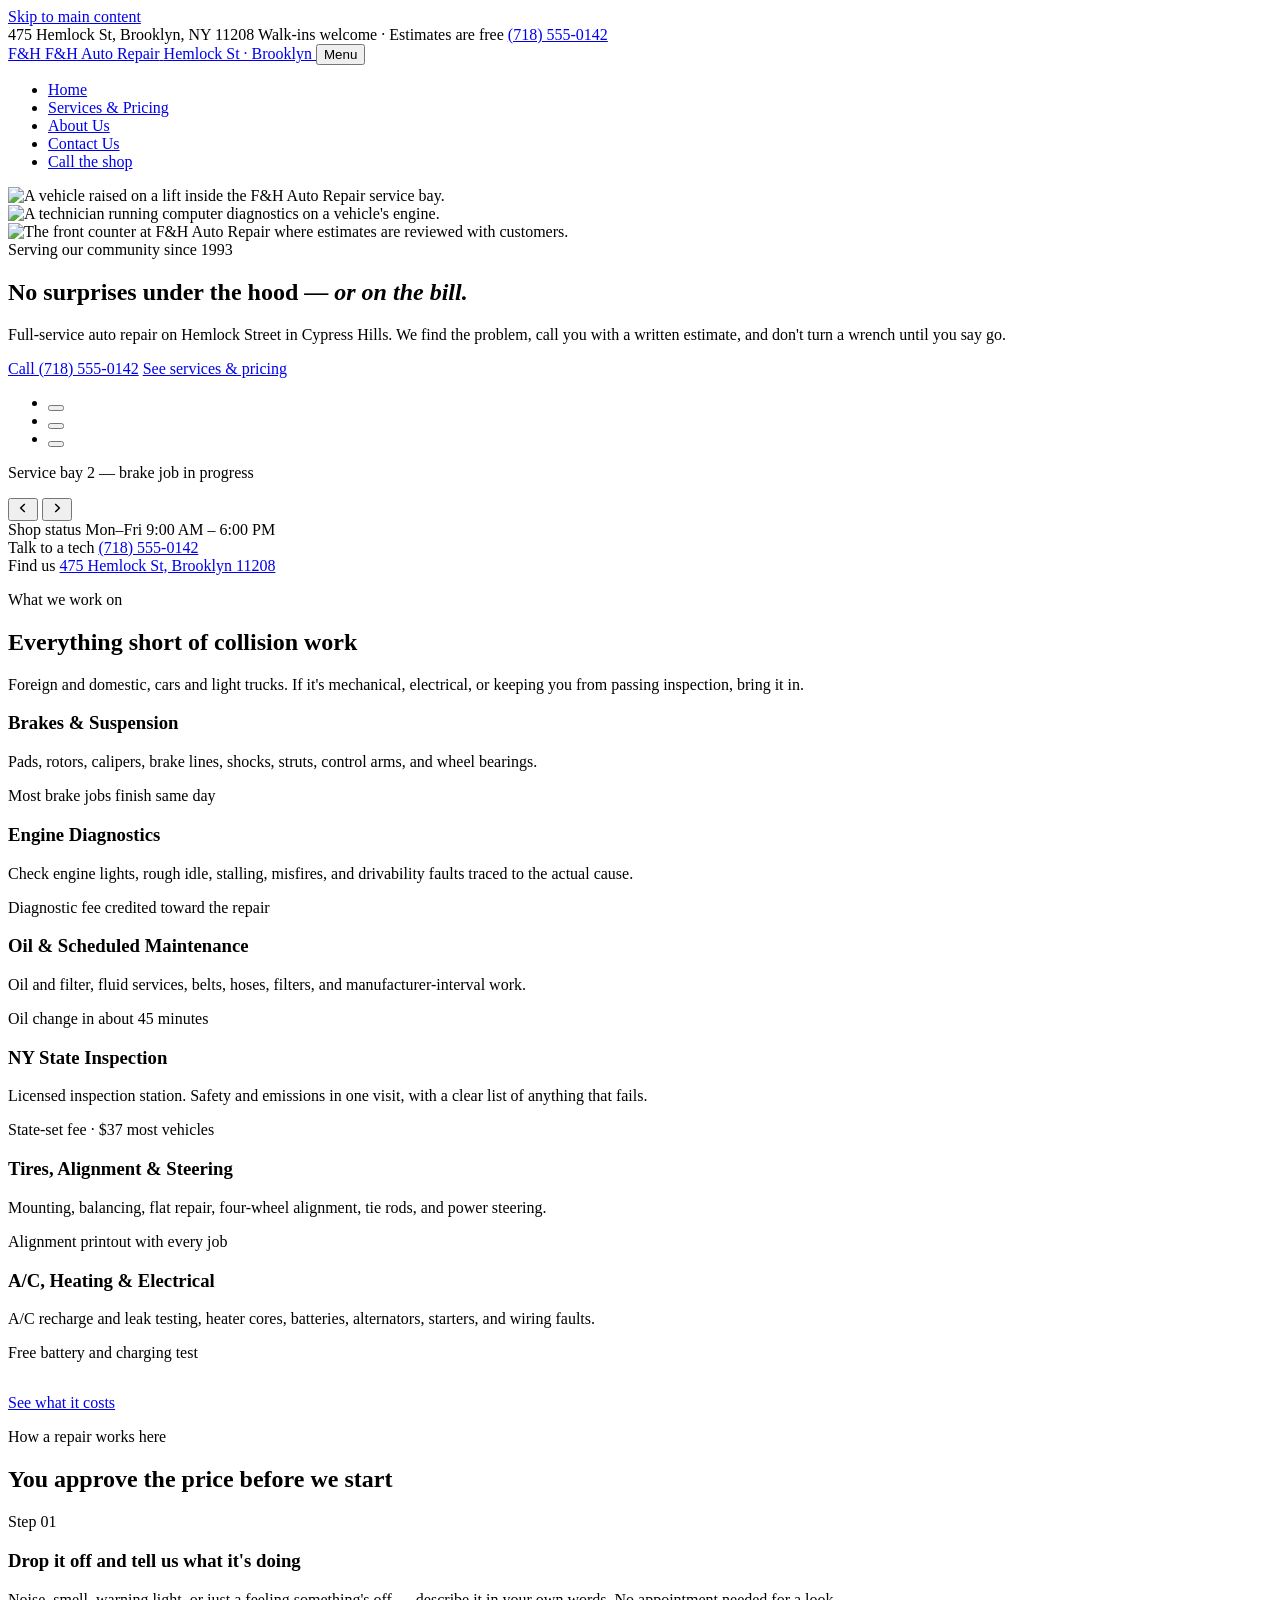
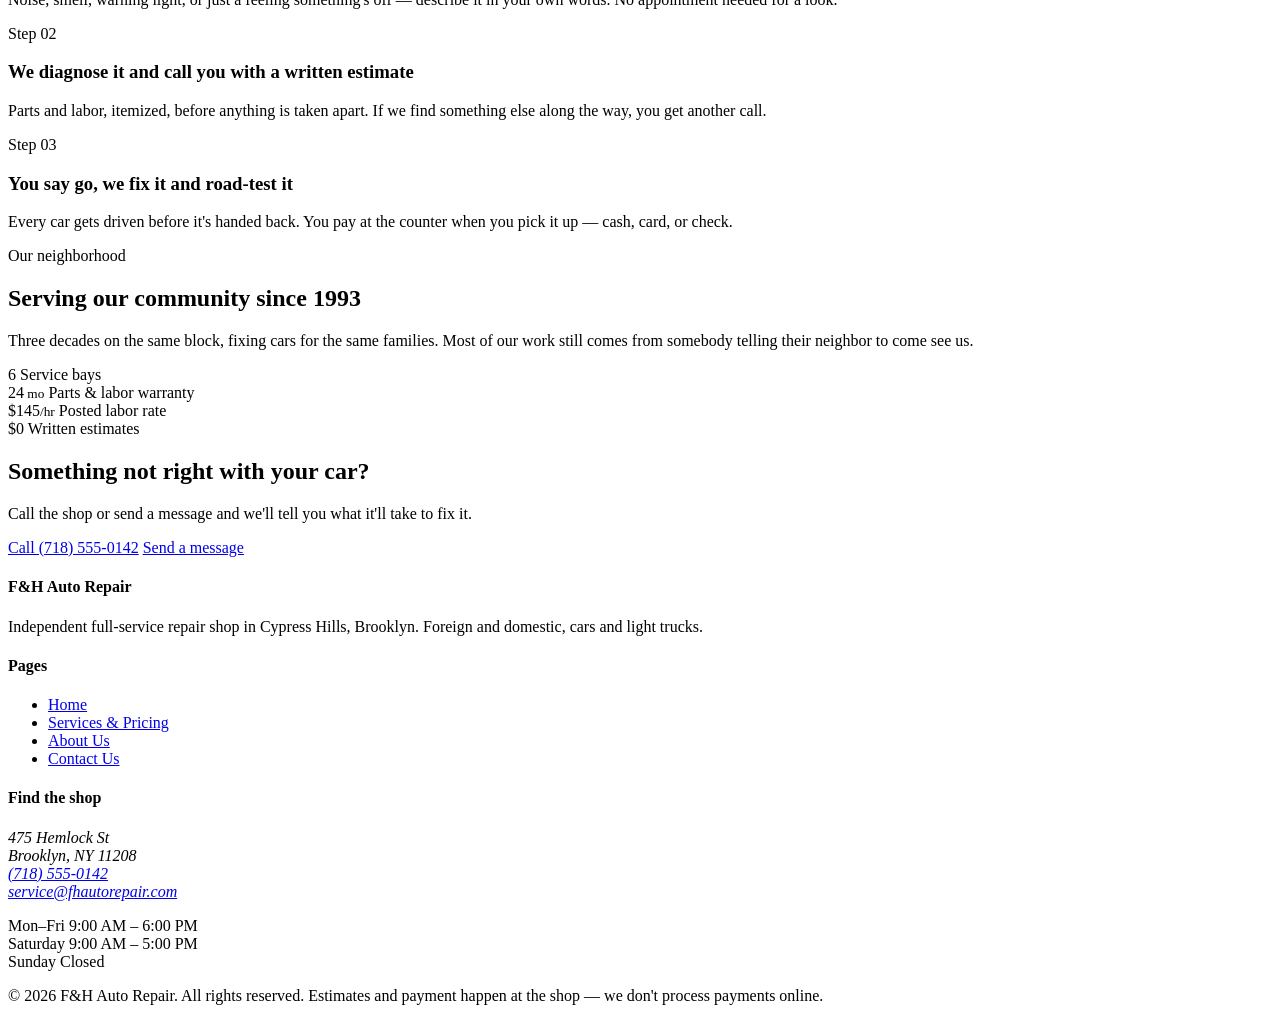
==== index.html @ d2dd19a6 "adding files" ====
<!DOCTYPE html>
<!--
  F&H Auto Repair — Home
  PLACEHOLDERS TO REPLACE BEFORE LAUNCH:
    · Phone number (718) 555-0142 — appears in the utility bar, readout, nav, and footer
    · images/slide-1..3.jpg — swap in real shop photography (2400×1350 or larger)
    · Year established, bay count, and warranty terms in the "Shop facts" band
-->
<html lang="en">
<head>
<meta charset="utf-8">
<meta name="viewport" content="width=device-width, initial-scale=1">
<title>F&amp;H Auto Repair — Serving Cypress Hills, Brooklyn Since 1993</title>
<meta name="description" content="Serving our community since 1993. Full-service auto repair on Hemlock Street in Brooklyn. Brakes, engine diagnostics, NY State Inspection, tires and alignment. Written estimates before any work starts.">
<meta name="theme-color" content="#171717">

<link rel="preconnect" href="https://fonts.googleapis.com">
<link rel="preconnect" href="https://fonts.gstatic.com" crossorigin>
<link href="https://fonts.googleapis.com/css2?family=Archivo:wdth,wght@62..125,400..900&family=IBM+Plex+Mono:wght@400;500;600&family=IBM+Plex+Sans:wght@400;500;600&display=swap" rel="stylesheet">
<link rel="stylesheet" href="css/styles.css">
</head>

<body>
<a class="skip" href="#main">Skip to main content</a>

<!-- Utility bar -->
<div class="utility">
  <div class="wrap">
    <span>475 Hemlock St, Brooklyn, NY 11208</span>
    <span class="utility__note">Walk-ins welcome · Estimates are free</span>
    <a href="tel:+17185550142">(718) 555-0142</a>
  </div>
</div>

<!-- Masthead -->
<header class="masthead">
  <div class="wrap">
    <a class="logo" href="index.html">
      <span class="logo__mark" aria-hidden="true">F&amp;H</span>
      <span>
        <span class="logo__name">F&amp;H Auto Repair</span>
        <span class="logo__sub">Hemlock St · Brooklyn</span>
      </span>
    </a>

    <button class="nav-toggle" type="button" aria-expanded="false" aria-controls="site-nav">
      <span class="nav-toggle__bars" aria-hidden="true"><i></i><i></i><i></i></span>
      Menu
    </button>

    <nav class="nav" id="site-nav" aria-label="Main">
      <ul class="nav__list">
        <li><a href="index.html" aria-current="page">Home</a></li>
        <li><a href="services.html">Services &amp; Pricing</a></li>
        <li><a href="about.html">About Us</a></li>
        <li><a href="contact.html">Contact Us</a></li>
        <li class="nav__cta"><a class="btn btn--primary" href="tel:+17185550142">Call the shop</a></li>
      </ul>
    </nav>
  </div>
</header>

<main id="main">

  <!-- ============================ HERO ============================ -->
  <section class="hero">
    <div class="slideshow" data-slideshow aria-live="off">
      <div class="slide is-active" data-label="Service bay 2 — brake job in progress">
        <img src="images/slide-1.jpg" alt="A vehicle raised on a lift inside the F&amp;H Auto Repair service bay." width="2400" height="1350" fetchpriority="high">
      </div>
      <div class="slide" data-label="Diagnostics — reading live engine data">
        <img src="images/slide-2.jpg" alt="A technician running computer diagnostics on a vehicle's engine." width="2400" height="1350" loading="lazy">
      </div>
      <div class="slide" data-label="Front counter — written estimates, every job">
        <img src="images/slide-3.jpg" alt="The front counter at F&amp;H Auto Repair where estimates are reviewed with customers." width="2400" height="1350" loading="lazy">
      </div>
    </div>

    <div class="wrap hero__inner">
      <span class="hero__tag">Serving our community since 1993</span>
      <h1>No surprises under the hood — <em>or on the bill.</em></h1>
      <p class="hero__lede">
        Full-service auto repair on Hemlock Street in Cypress Hills. We find the problem, call you with a
        written estimate, and don't turn a wrench until you say go.
      </p>

      <div class="btn-row">
        <a class="btn btn--primary" href="tel:+17185550142">Call (718) 555-0142</a>
        <a class="btn btn--ghost" href="services.html">See services &amp; pricing</a>
      </div>

      <div class="hero__controls">
        <ul class="dots" aria-label="Choose a photo">
          <li><button type="button" data-dot aria-current="true" aria-label="Photo 1: service bay"></button></li>
          <li><button type="button" data-dot aria-current="false" aria-label="Photo 2: diagnostics"></button></li>
          <li><button type="button" data-dot aria-current="false" aria-label="Photo 3: front counter"></button></li>
        </ul>
        <p class="slide-caption" data-caption>Service bay 2 — brake job in progress</p>
        <div class="arrows">
          <button type="button" data-prev aria-label="Previous photo">
            <svg width="14" height="14" viewBox="0 0 24 24" fill="none" stroke="currentColor" stroke-width="2.5" aria-hidden="true"><path d="M15 5 8 12l7 7"/></svg>
          </button>
          <button type="button" data-next aria-label="Next photo">
            <svg width="14" height="14" viewBox="0 0 24 24" fill="none" stroke="currentColor" stroke-width="2.5" aria-hidden="true"><path d="m9 5 7 7-7 7"/></svg>
          </button>
        </div>
      </div>
    </div>

    <!-- Signature element: live shop readout -->
    <div class="readout">
      <div class="wrap">
        <div class="readout__cell">
          <span class="readout__label">Shop status</span>
          <span class="readout__value status status--closed" data-status>
            <span class="status__dot" aria-hidden="true"></span>
            <span>Mon–Fri 9:00 AM – 6:00 PM</span>
          </span>
        </div>
        <div class="readout__cell">
          <span class="readout__label">Talk to a tech</span>
          <a class="readout__value" href="tel:+17185550142">(718) 555-0142</a>
        </div>
        <div class="readout__cell">
          <span class="readout__label">Find us</span>
          <a class="readout__value" href="contact.html">475 Hemlock St, Brooklyn 11208</a>
        </div>
      </div>
    </div>
  </section>

  <!-- ============================ SERVICES ============================ -->
  <section class="band">
    <div class="wrap">
      <div class="section-head">
        <p class="eyebrow">What we work on</p>
        <h2>Everything short of collision work</h2>
        <p class="lede">
          Foreign and domestic, cars and light trucks. If it's mechanical, electrical, or
          keeping you from passing inspection, bring it in.
        </p>
      </div>

      <div class="grid">
        <article class="card">
          <h3>Brakes &amp; Suspension</h3>
          <p>Pads, rotors, calipers, brake lines, shocks, struts, control arms, and wheel bearings.</p>
          <p class="card__meta">Most brake jobs finish same day</p>
        </article>

        <article class="card">
          <h3>Engine Diagnostics</h3>
          <p>Check engine lights, rough idle, stalling, misfires, and drivability faults traced to the actual cause.</p>
          <p class="card__meta">Diagnostic fee credited toward the repair</p>
        </article>

        <article class="card">
          <h3>Oil &amp; Scheduled Maintenance</h3>
          <p>Oil and filter, fluid services, belts, hoses, filters, and manufacturer-interval work.</p>
          <p class="card__meta">Oil change in about 45 minutes</p>
        </article>

        <article class="card">
          <h3>NY State Inspection</h3>
          <p>Licensed inspection station. Safety and emissions in one visit, with a clear list of anything that fails.</p>
          <p class="card__meta">State-set fee · $37 most vehicles</p>
        </article>

        <article class="card">
          <h3>Tires, Alignment &amp; Steering</h3>
          <p>Mounting, balancing, flat repair, four-wheel alignment, tie rods, and power steering.</p>
          <p class="card__meta">Alignment printout with every job</p>
        </article>

        <article class="card">
          <h3>A/C, Heating &amp; Electrical</h3>
          <p>A/C recharge and leak testing, heater cores, batteries, alternators, starters, and wiring faults.</p>
          <p class="card__meta">Free battery and charging test</p>
        </article>
      </div>

      <div class="btn-row" style="margin-top: 2rem;">
        <a class="btn btn--outline" href="services.html">See what it costs</a>
      </div>
    </div>
  </section>

  <!-- ============================ PROCESS ============================ -->
  <section class="band band--dark">
    <div class="wrap">
      <div class="section-head">
        <p class="eyebrow">How a repair works here</p>
        <h2>You approve the price before we start</h2>
      </div>

      <ol class="grid" style="list-style: none; margin: 0; padding: 0;">
        <li class="card">
          <p class="card__meta" style="margin: 0 0 .4rem; padding: 0; border: 0;">Step 01</p>
          <h3>Drop it off and tell us what it's doing</h3>
          <p>Noise, smell, warning light, or just a feeling something's off — describe it in your own words. No appointment needed for a look.</p>
        </li>
        <li class="card">
          <p class="card__meta" style="margin: 0 0 .4rem; padding: 0; border: 0;">Step 02</p>
          <h3>We diagnose it and call you with a written estimate</h3>
          <p>Parts and labor, itemized, before anything is taken apart. If we find something else along the way, you get another call.</p>
        </li>
        <li class="card">
          <p class="card__meta" style="margin: 0 0 .4rem; padding: 0; border: 0;">Step 03</p>
          <h3>You say go, we fix it and road-test it</h3>
          <p>Every car gets driven before it's handed back. You pay at the counter when you pick it up — cash, card, or check.</p>
        </li>
      </ol>
    </div>
  </section>

  <!-- ============================ SHOP FACTS ============================ -->
  <section class="band">
    <div class="wrap">
      <div class="section-head">
        <p class="eyebrow">Our neighborhood</p>
        <h2>Serving our community since 1993</h2>
        <p class="lede">
          Three decades on the same block, fixing cars for the same families. Most of our
          work still comes from somebody telling their neighbor to come see us.
        </p>
      </div>

      <div class="rate-strip">
        <div class="rate-strip__cell">
          <span class="rate-strip__figure">6</span>
          <span class="rate-strip__label">Service bays</span>
        </div>
        <div class="rate-strip__cell">
          <span class="rate-strip__figure">24<small> mo</small></span>
          <span class="rate-strip__label">Parts &amp; labor warranty</span>
        </div>
        <div class="rate-strip__cell">
          <span class="rate-strip__figure">$145<small>/hr</small></span>
          <span class="rate-strip__label">Posted labor rate</span>
        </div>
        <div class="rate-strip__cell">
          <span class="rate-strip__figure">$0</span>
          <span class="rate-strip__label">Written estimates</span>
        </div>
      </div>
    </div>
  </section>

  <!-- ============================ CTA ============================ -->
  <section class="cta-strip">
    <div class="wrap">
      <div>
        <h2>Something not right with your car?</h2>
        <p>Call the shop or send a message and we'll tell you what it'll take to fix it.</p>
      </div>
      <div class="btn-row">
        <a class="btn btn--solid-dark" href="tel:+17185550142">Call (718) 555-0142</a>
        <a class="btn btn--outline" href="contact.html">Send a message</a>
      </div>
    </div>
  </section>

</main>

<!-- ============================ FOOTER ============================ -->
<footer class="footer">
  <div class="wrap">
    <div class="footer__grid">
      <div>
        <h4>F&amp;H Auto Repair</h4>
        <p>Independent full-service repair shop in Cypress Hills, Brooklyn. Foreign and domestic, cars and light trucks.</p>
      </div>

      <div>
        <h4>Pages</h4>
        <ul>
          <li><a href="index.html">Home</a></li>
          <li><a href="services.html">Services &amp; Pricing</a></li>
          <li><a href="about.html">About Us</a></li>
          <li><a href="contact.html">Contact Us</a></li>
        </ul>
      </div>

      <div>
        <h4>Find the shop</h4>
        <address>
          475 Hemlock St<br>
          Brooklyn, NY 11208<br>
          <a href="tel:+17185550142">(718) 555-0142</a><br>
          <a href="mailto:service@fhautorepair.com">service@fhautorepair.com</a>
        </address>
        <p class="footer__hours">
          <span>Mon&ndash;Fri</span> 9:00 AM &ndash; 6:00 PM<br>
          <span>Saturday</span> 9:00 AM &ndash; 5:00 PM<br>
          <span>Sunday</span> Closed
        </p>
      </div>
    </div>

    <div class="footer__base">
      <span>&copy; <span data-year>2026</span> F&amp;H Auto Repair. All rights reserved.</span>
      <span>Estimates and payment happen at the shop — we don't process payments online.</span>
    </div>
  </div>
</footer>

<script src="js/main.js"></script>
</body>
</html>
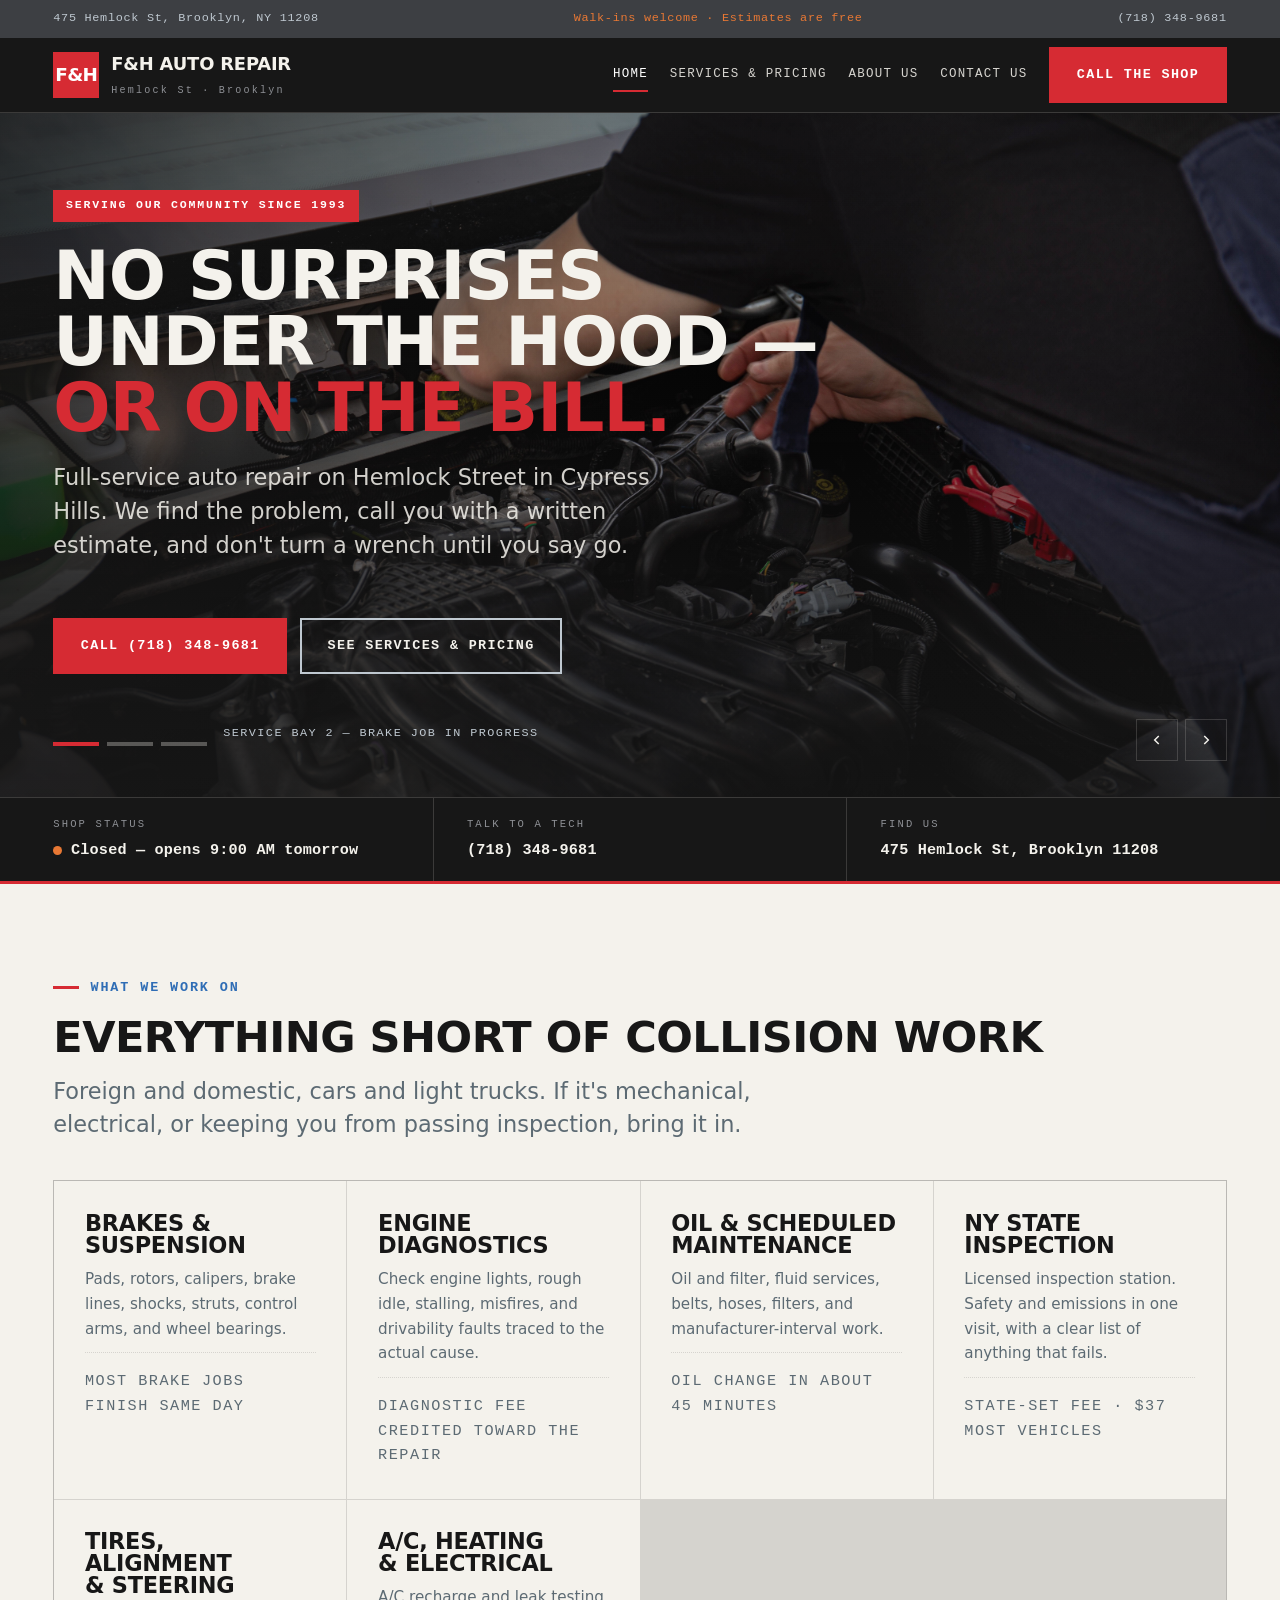
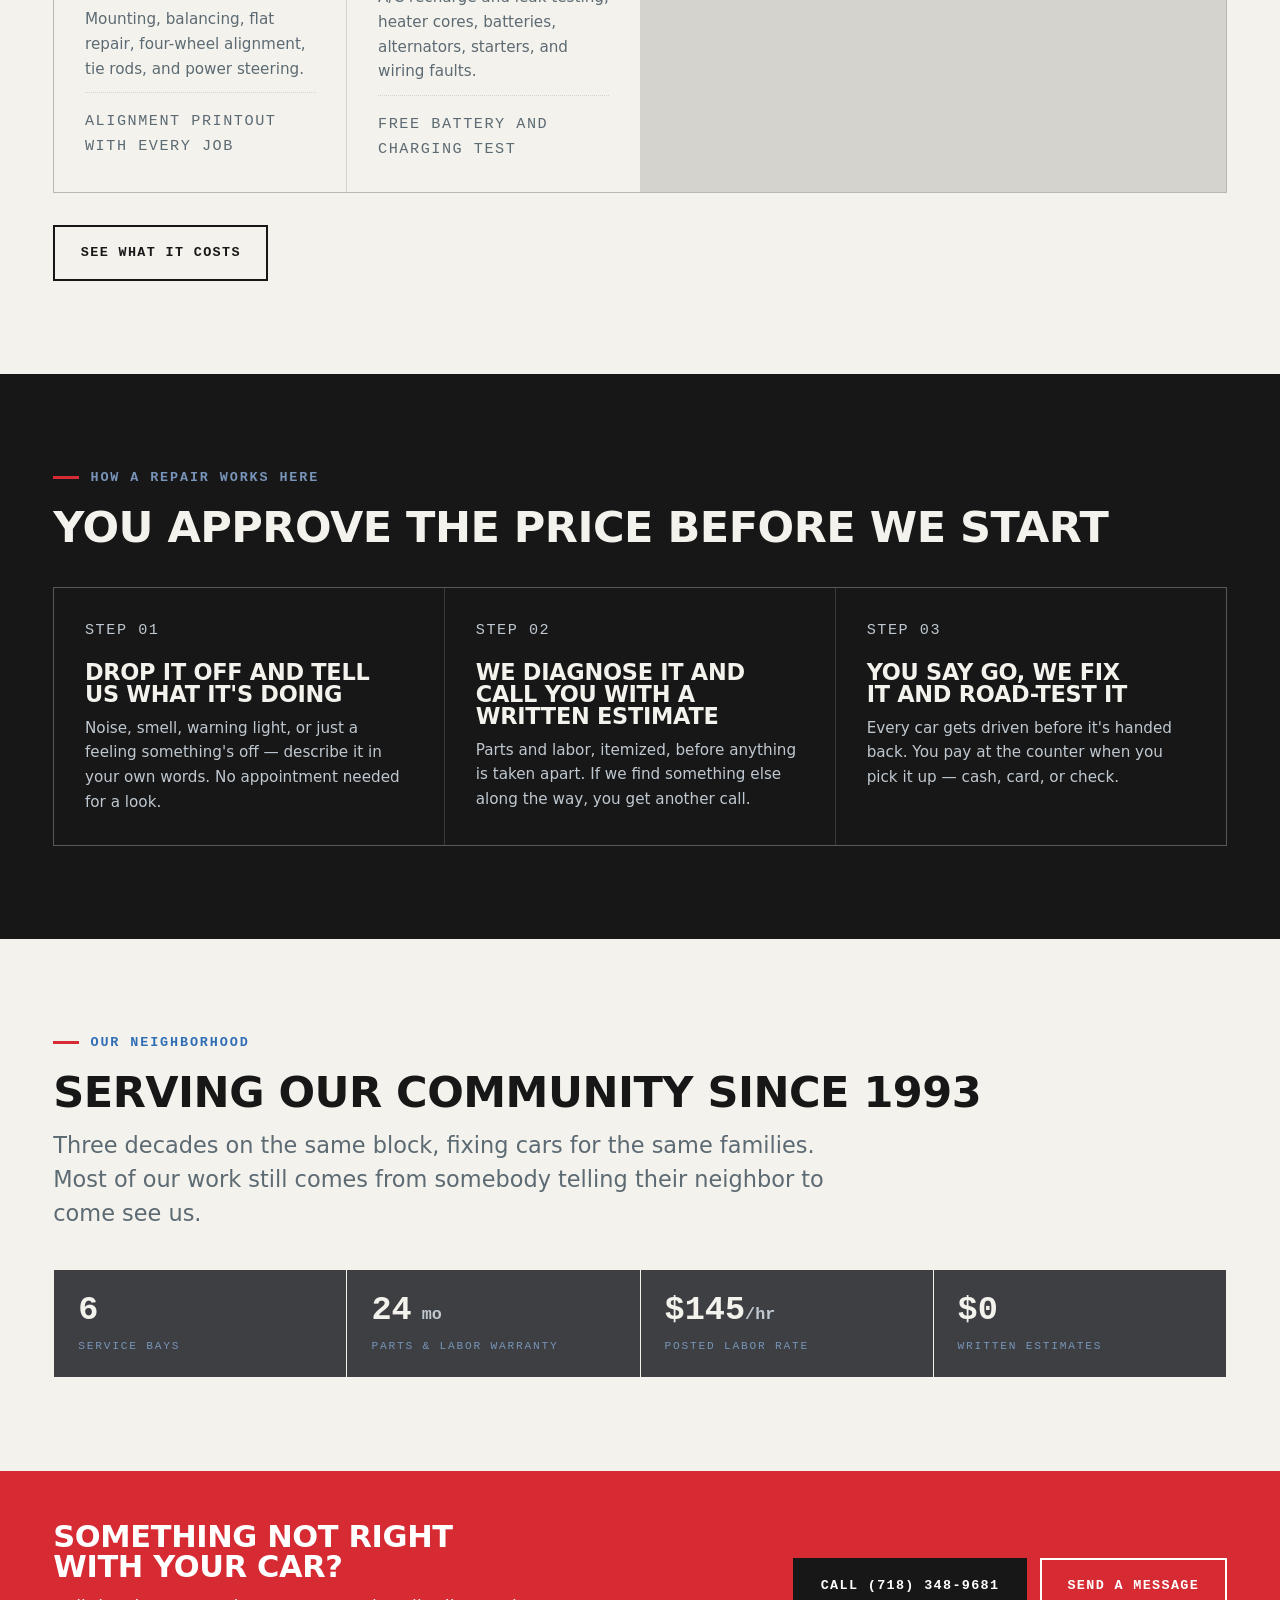
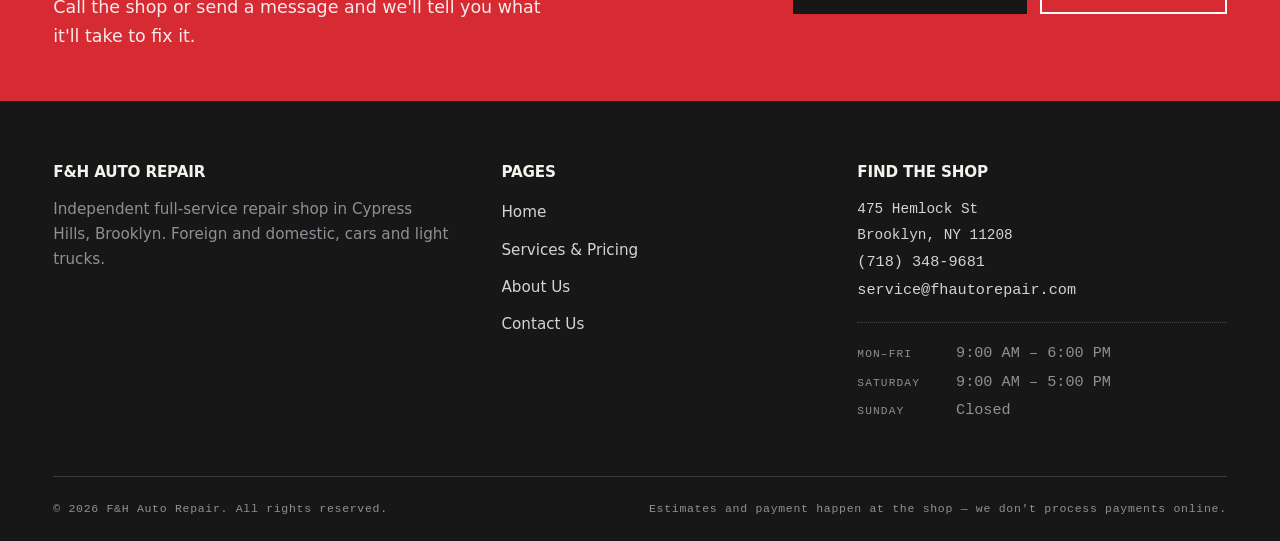
==== commit e34cce78: "edits to pages and js file" ====
--- a/index.html
+++ b/index.html
@@ -28,7 +28,7 @@
   <div class="wrap">
     <span>475 Hemlock St, Brooklyn, NY 11208</span>
     <span class="utility__note">Walk-ins welcome · Estimates are free</span>
-    <a href="tel:+17185550142">(718) 555-0142</a>
+    <a href="tel:+17183489681">(718) 348-9681</a>
   </div>
 </div>
 
@@ -54,7 +54,7 @@
         <li><a href="services.html">Services &amp; Pricing</a></li>
         <li><a href="about.html">About Us</a></li>
         <li><a href="contact.html">Contact Us</a></li>
-        <li class="nav__cta"><a class="btn btn--primary" href="tel:+17185550142">Call the shop</a></li>
+        <li class="nav__cta"><a class="btn btn--primary" href="tel:+17183489681">Call the shop</a></li>
       </ul>
     </nav>
   </div>
@@ -85,7 +85,7 @@
       </p>
 
       <div class="btn-row">
-        <a class="btn btn--primary" href="tel:+17185550142">Call (718) 555-0142</a>
+        <a class="btn btn--primary" href="tel:+17183489681">Call (718) 348-9681</a>
         <a class="btn btn--ghost" href="services.html">See services &amp; pricing</a>
       </div>
 
@@ -119,7 +119,7 @@
         </div>
         <div class="readout__cell">
           <span class="readout__label">Talk to a tech</span>
-          <a class="readout__value" href="tel:+17185550142">(718) 555-0142</a>
+          <a class="readout__value" href="tel:+17183489681">(718) 348-9681</a>
         </div>
         <div class="readout__cell">
           <span class="readout__label">Find us</span>
@@ -254,7 +254,7 @@
         <p>Call the shop or send a message and we'll tell you what it'll take to fix it.</p>
       </div>
       <div class="btn-row">
-        <a class="btn btn--solid-dark" href="tel:+17185550142">Call (718) 555-0142</a>
+        <a class="btn btn--solid-dark" href="tel:+17183489681">Call (718) 348-9681</a>
         <a class="btn btn--outline" href="contact.html">Send a message</a>
       </div>
     </div>
@@ -286,7 +286,7 @@
         <address>
           475 Hemlock St<br>
           Brooklyn, NY 11208<br>
-          <a href="tel:+17185550142">(718) 555-0142</a><br>
+          <a href="tel:+17183489681">(718) 348-9681</a><br>
           <a href="mailto:service@fhautorepair.com">service@fhautorepair.com</a>
         </address>
         <p class="footer__hours">
--- a/css/styles.css
+++ b/css/styles.css
@@ -0,0 +1,1056 @@
+/* ==========================================================================
+   F&H Auto Repair — styles.css
+   Design system: "service ticket". Dark shop-floor structure, paper-white
+   reading surfaces, mono numerals for every figure on the site.
+   ========================================================================== */
+
+/* --------------------------------------------------------------------------
+   1. TOKENS
+   -------------------------------------------------------------------------- */
+:root {
+  /* Brand — primary */
+  --primary-red: #D62B33;
+  --primary-blue: #2F6DB5;
+  --charcoal: #3D3F43;
+  --black: #171717;
+  --off-white: #F4F2EC;
+  --light-gray: #D6D4CF;
+
+  /* Brand — secondary */
+  --steel-blue: #7894B8;
+  --industrial-gray: #8E9095;
+  --slate: #5C6A73;
+  --brick-brown: #A66E59;
+  --safety-orange: #E87834;
+  --metal-silver: #BFC8D0;
+
+  /* Derived */
+  --red-dark: #B01F27;
+  --ink-soft: rgba(23, 23, 23, .68);
+  --rule: rgba(23, 23, 23, .14);
+  --rule-dark: rgba(244, 242, 236, .16);
+
+  /* Type */
+  --display: 'Archivo', 'Arial Narrow', system-ui, sans-serif;
+  --body: 'IBM Plex Sans', system-ui, -apple-system, sans-serif;
+  --mono: 'IBM Plex Mono', ui-monospace, 'SFMono-Regular', monospace;
+
+  /* Scale */
+  --step--1: clamp(.78rem, .76rem + .1vw, .84rem);
+  --step-0: clamp(1rem, .97rem + .16vw, 1.09rem);
+  --step-1: clamp(1.2rem, 1.13rem + .34vw, 1.42rem);
+  --step-2: clamp(1.5rem, 1.36rem + .68vw, 2rem);
+  --step-3: clamp(1.95rem, 1.7rem + 1.24vw, 2.9rem);
+  --step-4: clamp(2.6rem, 2.05rem + 2.7vw, 4.6rem);
+
+  /* Space */
+  --gutter: clamp(1.15rem, .8rem + 1.6vw, 2.5rem);
+  --band: clamp(3.5rem, 2.6rem + 4vw, 6.5rem);
+  --max: 1240px;
+}
+
+/* --------------------------------------------------------------------------
+   2. BASE
+   -------------------------------------------------------------------------- */
+*, *::before, *::after { box-sizing: border-box; }
+
+html { -webkit-text-size-adjust: 100%; scroll-behavior: smooth; }
+
+body {
+  margin: 0;
+  background: var(--off-white);
+  color: var(--black);
+  font-family: var(--body);
+  font-size: var(--step-0);
+  line-height: 1.62;
+  -webkit-font-smoothing: antialiased;
+}
+
+img { max-width: 100%; display: block; }
+
+a { color: var(--primary-blue); text-underline-offset: .18em; }
+a:hover { color: var(--primary-red); }
+
+h1, h2, h3, h4 {
+  font-family: var(--display);
+  font-variation-settings: 'wdth' 112;
+  font-weight: 800;
+  text-transform: uppercase;
+  letter-spacing: -.012em;
+  line-height: .98;
+  margin: 0;
+  text-wrap: balance;
+}
+
+h1 { font-size: var(--step-3); }
+h2 { font-size: var(--step-2); }
+h3 { font-size: var(--step-1); }
+
+p { margin: 0 0 1.05em; max-width: 62ch; }
+p:last-child { margin-bottom: 0; }
+
+:focus-visible {
+  outline: 3px solid var(--safety-orange);
+  outline-offset: 3px;
+}
+
+::selection { background: var(--primary-red); color: #fff; }
+
+.skip {
+  position: absolute; left: -9999px; top: 0; z-index: 999;
+  background: var(--safety-orange); color: var(--black);
+  padding: .7rem 1.1rem; font-family: var(--mono); font-weight: 600;
+}
+.skip:focus { left: .5rem; top: .5rem; }
+
+/* --------------------------------------------------------------------------
+   3. LAYOUT PRIMITIVES
+   -------------------------------------------------------------------------- */
+.wrap {
+  width: 100%;
+  max-width: var(--max);
+  margin-inline: auto;
+  padding-inline: var(--gutter);
+}
+
+.band {
+  padding-block: var(--band);
+}
+.band--tight { padding-block: calc(var(--band) * .62); }
+
+.band--dark {
+  background: var(--black);
+  color: var(--off-white);
+}
+.band--charcoal {
+  background: var(--charcoal);
+  color: var(--off-white);
+}
+.band--dark p, .band--charcoal p { color: rgba(244, 242, 236, .78); }
+.band--dark a:not(.btn), .band--charcoal a:not(.btn) { color: var(--steel-blue); }
+
+/* Section eyebrow: mono label with a red tick. Used sitewide. */
+.eyebrow {
+  display: flex;
+  align-items: center;
+  gap: .7rem;
+  font-family: var(--mono);
+  font-size: var(--step--1);
+  font-weight: 600;
+  letter-spacing: .14em;
+  text-transform: uppercase;
+  color: var(--primary-blue);
+  margin: 0 0 1.1rem;
+}
+.eyebrow::before {
+  content: '';
+  width: 26px; height: 3px;
+  background: var(--primary-red);
+  flex: none;
+}
+.band--dark .eyebrow, .band--charcoal .eyebrow { color: var(--steel-blue); }
+
+.section-head { margin-bottom: clamp(1.8rem, 3vw, 3rem); }
+.section-head h2 { font-size: var(--step-3); }
+.section-head .lede {
+  margin-top: 1rem;
+  font-size: var(--step-1);
+  line-height: 1.5;
+  color: var(--slate);
+  max-width: 56ch;
+}
+.band--dark .section-head .lede, .band--charcoal .section-head .lede { color: var(--metal-silver); }
+
+/* --------------------------------------------------------------------------
+   4. BUTTONS
+   -------------------------------------------------------------------------- */
+.btn {
+  display: inline-flex;
+  white-space: nowrap;
+  align-items: center;
+  gap: .6rem;
+  padding: .95rem 1.6rem;
+  font-family: var(--mono);
+  font-size: var(--step--1);
+  font-weight: 600;
+  letter-spacing: .1em;
+  text-transform: uppercase;
+  text-decoration: none;
+  border: 2px solid transparent;
+  cursor: pointer;
+  transition: background .16s ease, color .16s ease, border-color .16s ease, transform .16s ease;
+}
+.btn:active { transform: translateY(1px); }
+
+.btn--primary {
+  background: var(--primary-red);
+  border-color: var(--primary-red);
+  color: #fff;
+}
+.btn--primary:hover { background: var(--red-dark); border-color: var(--red-dark); color: #fff; }
+
+.btn--ghost {
+  background: transparent;
+  border-color: var(--metal-silver);
+  color: var(--off-white);
+}
+.btn--ghost:hover { border-color: var(--off-white); background: rgba(244, 242, 236, .1); color: var(--off-white); }
+
+.btn--outline {
+  background: transparent;
+  border-color: var(--black);
+  color: var(--black);
+}
+.btn--outline:hover { background: var(--black); color: var(--off-white); }
+
+.btn-row { display: flex; flex-wrap: wrap; gap: .8rem; }
+
+/* --------------------------------------------------------------------------
+   5. HEADER + NAV
+   -------------------------------------------------------------------------- */
+.utility {
+  background: var(--charcoal);
+  color: var(--metal-silver);
+  font-family: var(--mono);
+  font-size: .74rem;
+  letter-spacing: .06em;
+}
+.utility .wrap {
+  display: flex;
+  justify-content: space-between;
+  align-items: center;
+  gap: 1rem;
+  min-height: 38px;
+  flex-wrap: wrap;
+}
+.utility a { color: var(--metal-silver); text-decoration: none; }
+.utility a:hover { color: #fff; }
+.utility__note { color: var(--safety-orange); }
+
+.masthead {
+  position: sticky;
+  top: 0;
+  z-index: 60;
+  background: var(--black);
+  border-bottom: 1px solid var(--rule-dark);
+}
+.masthead .wrap {
+  display: flex;
+  align-items: center;
+  justify-content: space-between;
+  gap: 1rem;
+  min-height: 74px;
+}
+
+.logo {
+  display: inline-flex;
+  align-items: center;
+  gap: .75rem;
+  text-decoration: none;
+  color: var(--off-white);
+}
+.logo__mark {
+  display: grid;
+  place-items: center;
+  width: 46px; height: 46px;
+  background: var(--primary-red);
+  color: #fff;
+  font-family: var(--display);
+  font-variation-settings: 'wdth' 100;
+  font-weight: 900;
+  font-size: 1.15rem;
+  letter-spacing: -.04em;
+  flex: none;
+}
+.logo__name {
+  font-family: var(--display);
+  font-variation-settings: 'wdth' 112;
+  font-weight: 800;
+  font-size: 1.12rem;
+  text-transform: uppercase;
+  line-height: 1;
+  letter-spacing: -.01em;
+}
+.logo__sub {
+  display: block;
+  font-family: var(--mono);
+  font-size: .63rem;
+  font-weight: 500;
+  letter-spacing: .22em;
+  color: var(--industrial-gray);
+  margin-top: .3rem;
+}
+
+.nav__list {
+  display: flex;
+  align-items: center;
+  gap: clamp(.85rem, 1.7vw, 2.1rem);
+  list-style: none;
+  margin: 0;
+  padding: 0;
+}
+.nav__list > li { flex: none; }
+.nav__list a:not(.btn) {
+  font-family: var(--mono);
+  font-size: .78rem;
+  font-weight: 500;
+  letter-spacing: .1em;
+  text-transform: uppercase;
+  color: var(--light-gray);
+  text-decoration: none;
+  padding: .4rem 0;
+  border-bottom: 2px solid transparent;
+  display: block;
+}
+.nav__list a:not(.btn):hover { color: #fff; border-bottom-color: var(--primary-red); }
+.nav__list a:not(.btn)[aria-current='page'] { color: #fff; border-bottom-color: var(--primary-red); }
+
+.nav__cta { display: inline-flex; }
+
+.nav-toggle {
+  display: none;
+  background: transparent;
+  border: 1px solid var(--rule-dark);
+  color: var(--off-white);
+  padding: .55rem .8rem;
+  font-family: var(--mono);
+  font-size: .75rem;
+  letter-spacing: .12em;
+  text-transform: uppercase;
+  cursor: pointer;
+  align-items: center;
+  gap: .5rem;
+}
+.nav-toggle__bars { display: grid; gap: 3px; }
+.nav-toggle__bars i { display: block; width: 16px; height: 2px; background: currentColor; }
+
+/* --------------------------------------------------------------------------
+   6. HERO + SLIDESHOW
+   -------------------------------------------------------------------------- */
+.hero {
+  position: relative;
+  background: var(--black);
+  color: var(--off-white);
+  isolation: isolate;
+  overflow: hidden;
+}
+
+.slideshow {
+  position: absolute;
+  inset: 0;
+  z-index: -2;
+}
+.slide {
+  position: absolute;
+  inset: 0;
+  opacity: 0;
+  transition: opacity .9s ease;
+}
+.slide.is-active { opacity: 1; }
+.slide img {
+  width: 100%;
+  height: 100%;
+  object-fit: cover;
+  transform: scale(1.04);
+}
+
+/* Scrim: dark from the bottom-left so the headline always holds contrast,
+   whatever photo is dropped in. */
+.hero::after {
+  content: '';
+  position: absolute;
+  inset: 0;
+  z-index: -1;
+  background:
+    linear-gradient(to top, rgba(23, 23, 23, .92) 0%, rgba(23, 23, 23, .62) 32%, rgba(23, 23, 23, .12) 66%, rgba(23, 23, 23, .38) 100%),
+    linear-gradient(to right, rgba(23, 23, 23, .72) 0%, rgba(23, 23, 23, .04) 58%);
+}
+
+.hero__inner {
+  position: relative;
+  display: flex;
+  flex-direction: column;
+  justify-content: flex-end;
+  min-height: clamp(500px, 76vh, 780px);
+  padding-block: clamp(3.5rem, 8vh, 6rem) clamp(2rem, 4vh, 3rem);
+}
+
+.hero__tag {
+  display: inline-flex;
+  align-items: center;
+  gap: .6rem;
+  align-self: flex-start;
+  background: var(--primary-red);
+  color: #fff;
+  font-family: var(--mono);
+  font-size: .72rem;
+  font-weight: 600;
+  letter-spacing: .16em;
+  text-transform: uppercase;
+  padding: .42rem .8rem;
+  margin-bottom: 1.3rem;
+}
+
+.hero h1 {
+  font-size: var(--step-4);
+  max-width: 17ch;
+}
+@media (min-width: 760px) {
+  .hero h1 em { display: block; }
+}
+.hero h1 em {
+  font-style: normal;
+  color: var(--primary-red);
+}
+.hero__lede {
+  margin-top: 1.3rem;
+  font-size: var(--step-1);
+  line-height: 1.5;
+  color: rgba(244, 242, 236, .85);
+  max-width: 46ch;
+}
+.hero .btn-row { margin-top: 2rem; }
+
+/* Slide caption + controls */
+.hero__controls {
+  display: flex;
+  align-items: center;
+  gap: 1rem;
+  margin-top: clamp(2rem, 5vh, 3.4rem);
+  flex-wrap: wrap;
+}
+.dots { display: flex; gap: .5rem; list-style: none; margin: 0; padding: 0; }
+.dots button {
+  width: 46px; height: 4px;
+  background: rgba(244, 242, 236, .3);
+  border: 0;
+  padding: 0;
+  cursor: pointer;
+  transition: background .2s ease;
+}
+.dots button:hover { background: rgba(244, 242, 236, .6); }
+.dots button[aria-current='true'] { background: var(--primary-red); }
+
+.slide-caption {
+  font-family: var(--mono);
+  font-size: .74rem;
+  letter-spacing: .12em;
+  text-transform: uppercase;
+  color: var(--metal-silver);
+}
+
+.arrows { display: flex; gap: .4rem; margin-left: auto; }
+.arrows button {
+  width: 42px; height: 42px;
+  display: grid; place-items: center;
+  background: transparent;
+  border: 1px solid var(--rule-dark);
+  color: var(--off-white);
+  cursor: pointer;
+  transition: background .16s ease, border-color .16s ease;
+}
+.arrows button:hover { background: rgba(244, 242, 236, .12); border-color: var(--metal-silver); }
+
+/* Status readout — the signature element */
+.readout {
+  position: relative;
+  z-index: 2;
+  background: rgba(23, 23, 23, .92);
+  border-top: 1px solid var(--rule-dark);
+  border-bottom: 3px solid var(--primary-red);
+  backdrop-filter: blur(6px);
+}
+.readout .wrap {
+  display: grid;
+  grid-template-columns: repeat(3, 1fr);
+  gap: 1px;
+  padding-inline: 0;
+  background: var(--rule-dark);
+}
+.readout__cell {
+  background: var(--black);
+  padding: 1.15rem var(--gutter);
+  display: flex;
+  flex-direction: column;
+  gap: .3rem;
+  min-width: 0;
+}
+.readout__label {
+  font-family: var(--mono);
+  font-size: .66rem;
+  font-weight: 500;
+  letter-spacing: .2em;
+  text-transform: uppercase;
+  color: var(--industrial-gray);
+}
+.readout__value {
+  font-family: var(--mono);
+  font-size: .95rem;
+  font-weight: 600;
+  color: var(--off-white);
+  letter-spacing: .01em;
+  text-decoration: none;
+  overflow-wrap: break-word;
+}
+a.readout__value:hover { color: var(--safety-orange); }
+
+.status { display: inline-flex; align-items: center; gap: .55rem; }
+.status__dot {
+  width: 9px; height: 9px;
+  border-radius: 50%;
+  background: var(--industrial-gray);
+  flex: none;
+}
+.status--open .status__dot {
+  background: #3FBF63;
+  box-shadow: 0 0 0 0 rgba(63, 191, 99, .6);
+  animation: pulse 2.4s ease-out infinite;
+}
+.status--closed .status__dot { background: var(--safety-orange); }
+@keyframes pulse {
+  70% { box-shadow: 0 0 0 9px rgba(63, 191, 99, 0); }
+  100% { box-shadow: 0 0 0 0 rgba(63, 191, 99, 0); }
+}
+
+/* --------------------------------------------------------------------------
+   7. SERVICE CARDS
+   -------------------------------------------------------------------------- */
+.grid {
+  display: grid;
+  gap: 1px;
+  background: var(--rule);
+  border: 1px solid var(--rule);
+  grid-template-columns: repeat(auto-fit, minmax(260px, 1fr));
+}
+.band--dark .grid, .band--charcoal .grid { background: var(--rule-dark); border-color: var(--rule-dark); }
+
+.card {
+  background: var(--off-white);
+  padding: clamp(1.5rem, 2.4vw, 2.1rem);
+  display: flex;
+  flex-direction: column;
+  gap: .7rem;
+  position: relative;
+  transition: background .18s ease;
+}
+.card::before {
+  content: '';
+  position: absolute;
+  top: 0; left: 0; right: 0;
+  height: 3px;
+  background: var(--primary-red);
+  transform: scaleX(0);
+  transform-origin: left;
+  transition: transform .24s ease;
+}
+.card:hover::before { transform: scaleX(1); }
+.band--dark .card, .band--charcoal .card { background: var(--black); }
+
+.card h3 {
+  font-size: var(--step-1);
+  font-variation-settings: 'wdth' 108;
+}
+.card p { font-size: .95rem; color: var(--slate); margin: 0; }
+.band--dark .card p, .band--charcoal .card p { color: var(--metal-silver); }
+
+.card__meta {
+  margin-top: auto;
+  padding-top: 1rem;
+  font-family: var(--mono);
+  font-size: .72rem;
+  letter-spacing: .1em;
+  text-transform: uppercase;
+  color: var(--primary-blue);
+  border-top: 1px dotted var(--light-gray);
+}
+.band--dark .card__meta, .band--charcoal .card__meta {
+  color: var(--steel-blue);
+  border-top-color: rgba(244, 242, 236, .22);
+}
+
+/* --------------------------------------------------------------------------
+   8. TICKET — the pricing component
+   -------------------------------------------------------------------------- */
+.ticket {
+  background: #fff;
+  border: 1px solid var(--light-gray);
+  border-top: 4px solid var(--charcoal);
+  margin-bottom: clamp(1.6rem, 3vw, 2.4rem);
+}
+
+.ticket__head {
+  display: flex;
+  align-items: baseline;
+  justify-content: space-between;
+  gap: 1rem;
+  flex-wrap: wrap;
+  padding: 1.2rem clamp(1.1rem, 2.2vw, 1.9rem);
+  border-bottom: 1px solid var(--light-gray);
+  background: var(--off-white);
+}
+.ticket__head h3 { font-size: var(--step-2); }
+.ticket__code {
+  font-family: var(--mono);
+  font-size: .72rem;
+  font-weight: 600;
+  letter-spacing: .16em;
+  text-transform: uppercase;
+  color: var(--industrial-gray);
+}
+
+.ticket__rows { list-style: none; margin: 0; padding: .5rem clamp(1.1rem, 2.2vw, 1.9rem) 1.3rem; }
+
+.row {
+  display: flex;
+  align-items: baseline;
+  gap: .8rem;
+  padding: .78rem 0;
+  border-bottom: 1px solid rgba(23, 23, 23, .07);
+}
+.row:last-child { border-bottom: 0; }
+
+.row__name {
+  font-weight: 500;
+  flex: 0 1 auto;
+}
+.row__name small {
+  display: block;
+  font-weight: 400;
+  font-size: .82rem;
+  color: var(--industrial-gray);
+  line-height: 1.45;
+  margin-top: .12rem;
+}
+.row__lead {
+  flex: 1 1 auto;
+  min-width: 1.5rem;
+  border-bottom: 1px dotted var(--metal-silver);
+  transform: translateY(-.32em);
+}
+.row__price {
+  font-family: var(--mono);
+  font-weight: 600;
+  font-size: .98rem;
+  white-space: nowrap;
+  color: var(--black);
+  flex: none;
+}
+.row__price span {
+  font-size: .74rem;
+  font-weight: 500;
+  color: var(--industrial-gray);
+  letter-spacing: .06em;
+}
+
+.ticket__foot {
+  max-width: none;
+  padding: 1rem clamp(1.1rem, 2.2vw, 1.9rem);
+  border-top: 1px dashed var(--light-gray);
+  background: var(--off-white);
+  font-family: var(--mono);
+  font-size: .76rem;
+  line-height: 1.6;
+  color: var(--slate);
+}
+
+/* Estimate disclaimer panel */
+.notice {
+  border-left: 4px solid var(--safety-orange);
+  background: rgba(232, 120, 52, .09);
+  padding: 1.25rem 1.5rem;
+  font-size: .95rem;
+}
+.notice strong {
+  display: block;
+  font-family: var(--mono);
+  font-size: .76rem;
+  letter-spacing: .14em;
+  text-transform: uppercase;
+  color: var(--brick-brown);
+  margin-bottom: .4rem;
+}
+.band--dark .notice, .band--charcoal .notice {
+  background: rgba(232, 120, 52, .14);
+}
+.band--dark .notice strong, .band--charcoal .notice strong { color: var(--safety-orange); }
+
+/* Labor-rate strip */
+.rate-strip {
+  display: grid;
+  grid-template-columns: repeat(auto-fit, minmax(190px, 1fr));
+  gap: 1px;
+  background: var(--rule-dark);
+  border: 1px solid var(--rule-dark);
+}
+.rate-strip__cell {
+  background: var(--charcoal);
+  padding: 1.4rem 1.5rem;
+}
+.rate-strip__figure {
+  font-family: var(--mono);
+  font-size: clamp(1.5rem, 1.2rem + 1.2vw, 2.1rem);
+  font-weight: 600;
+  color: var(--off-white);
+  line-height: 1.1;
+  display: block;
+}
+.rate-strip__figure small { font-size: .5em; color: var(--metal-silver); }
+.rate-strip__label {
+  font-family: var(--mono);
+  font-size: .7rem;
+  letter-spacing: .16em;
+  text-transform: uppercase;
+  color: var(--steel-blue);
+  margin-top: .5rem;
+  display: block;
+}
+
+/* --------------------------------------------------------------------------
+   9. SPLIT / EDITORIAL BLOCKS
+   -------------------------------------------------------------------------- */
+.split {
+  display: grid;
+  gap: clamp(2rem, 5vw, 4rem);
+  align-items: start;
+  grid-template-columns: minmax(0, 1fr);
+}
+@media (min-width: 900px) {
+  .split { grid-template-columns: minmax(0, 1.05fr) minmax(0, .95fr); }
+  .split--wide-left { grid-template-columns: minmax(0, 1.35fr) minmax(0, .65fr); }
+}
+
+.figure-frame {
+  border: 1px solid var(--rule);
+  padding: 10px;
+  background: #fff;
+}
+.figure-frame img { width: 100%; height: auto; }
+.figure-frame figcaption {
+  font-family: var(--mono);
+  font-size: .72rem;
+  letter-spacing: .1em;
+  text-transform: uppercase;
+  color: var(--industrial-gray);
+  padding: .8rem .2rem .2rem;
+}
+
+/* Spec list — used on About for shop facts */
+.specs { list-style: none; margin: 0; padding: 0; border-top: 1px solid var(--rule); }
+.specs li {
+  display: flex;
+  justify-content: space-between;
+  align-items: baseline;
+  gap: 1rem;
+  padding: .85rem 0;
+  border-bottom: 1px solid var(--rule);
+}
+.specs dt, .specs__key {
+  font-family: var(--mono);
+  font-size: .74rem;
+  letter-spacing: .14em;
+  text-transform: uppercase;
+  color: var(--industrial-gray);
+  flex: none;
+}
+.specs__val { font-weight: 500; text-align: right; }
+.band--dark .specs, .band--charcoal .specs { border-top-color: var(--rule-dark); }
+.band--dark .specs li, .band--charcoal .specs li { border-bottom-color: var(--rule-dark); }
+
+/* Pull statement */
+.statement {
+  font-family: var(--display);
+  font-variation-settings: 'wdth' 108;
+  font-weight: 700;
+  text-transform: uppercase;
+  font-size: var(--step-2);
+  line-height: 1.12;
+  letter-spacing: -.01em;
+  border-left: 4px solid var(--primary-red);
+  padding-left: clamp(1rem, 2vw, 1.6rem);
+  max-width: 22ch;
+  margin: 0;
+}
+
+/* --------------------------------------------------------------------------
+   10. HOURS + CONTACT
+   -------------------------------------------------------------------------- */
+.hours { list-style: none; margin: 0; padding: 0; }
+.hours li {
+  display: flex;
+  align-items: baseline;
+  gap: .8rem;
+  padding: .7rem 0;
+  border-bottom: 1px solid var(--rule-dark);
+  font-family: var(--mono);
+  font-size: .92rem;
+}
+.hours li:last-child { border-bottom: 0; }
+.hours__day { flex: none; width: 5.5rem; color: var(--metal-silver); letter-spacing: .08em; text-transform: uppercase; font-size: .8rem; }
+.hours__lead { flex: 1 1 auto; border-bottom: 1px dotted rgba(244, 242, 236, .28); transform: translateY(-.3em); }
+.hours__time { flex: none; font-weight: 600; }
+.hours li.is-today .hours__time { color: var(--safety-orange); }
+.hours li.is-today .hours__day { color: var(--off-white); }
+
+.panel {
+  background: var(--charcoal);
+  color: var(--off-white);
+  padding: clamp(1.5rem, 3vw, 2.2rem);
+  border-top: 4px solid var(--primary-red);
+}
+.panel h2, .panel h3 { font-size: var(--step-1); margin-bottom: 1rem; }
+.panel + .panel { margin-top: 1.5rem; }
+.panel p { color: var(--metal-silver); font-size: .95rem; }
+.panel address {
+  font-style: normal;
+  font-family: var(--mono);
+  font-size: .95rem;
+  line-height: 1.85;
+  color: var(--off-white);
+}
+.panel address a { color: var(--off-white); text-decoration: none; }
+.panel address a:hover { color: var(--safety-orange); }
+.panel .eyebrow { color: var(--steel-blue); }
+
+.map-frame {
+  border: 1px solid var(--rule);
+  background: var(--light-gray);
+  line-height: 0;
+}
+.map-frame iframe { width: 100%; height: clamp(300px, 46vh, 460px); border: 0; display: block; }
+
+/* Form */
+.form { display: grid; gap: 1.1rem; }
+.field { display: grid; gap: .45rem; }
+.field label {
+  font-family: var(--mono);
+  font-size: .74rem;
+  font-weight: 600;
+  letter-spacing: .14em;
+  text-transform: uppercase;
+  color: var(--slate);
+}
+.field label .req { color: var(--primary-red); }
+.field input,
+.field select,
+.field textarea {
+  font-family: var(--body);
+  font-size: 1rem;
+  padding: .82rem .9rem;
+  border: 1px solid var(--metal-silver);
+  background: #fff;
+  color: var(--black);
+  width: 100%;
+  border-radius: 0;
+  transition: border-color .16s ease, box-shadow .16s ease;
+}
+.field textarea { resize: vertical; min-height: 140px; }
+.field input:focus,
+.field select:focus,
+.field textarea:focus {
+  border-color: var(--primary-blue);
+  box-shadow: inset 0 -3px 0 var(--primary-blue);
+  outline-offset: 2px;
+}
+.field__hint { font-size: .82rem; color: var(--industrial-gray); }
+
+.form__pair { display: grid; gap: 1.1rem; grid-template-columns: minmax(0, 1fr); }
+@media (min-width: 620px) { .form__pair { grid-template-columns: 1fr 1fr; } }
+
+/* --------------------------------------------------------------------------
+   11. CTA STRIP
+   -------------------------------------------------------------------------- */
+.cta-strip {
+  background: var(--primary-red);
+  color: #fff;
+}
+.cta-strip .wrap {
+  display: flex;
+  align-items: center;
+  justify-content: space-between;
+  gap: clamp(1.4rem, 3vw, 3rem);
+  flex-wrap: wrap;
+  padding-block: clamp(2.4rem, 4vw, 3.4rem);
+}
+.cta-strip h2 { font-size: var(--step-2); max-width: 20ch; }
+.cta-strip p { color: rgba(255, 255, 255, .9); margin-top: .7rem; max-width: 46ch; }
+.cta-strip .btn--outline {
+  border-color: #fff;
+  color: #fff;
+}
+.cta-strip .btn--outline:hover { background: #fff; color: var(--primary-red); }
+.cta-strip .btn--solid-dark {
+  background: var(--black);
+  border-color: var(--black);
+  color: #fff;
+}
+.cta-strip .btn--solid-dark:hover { background: var(--off-white); border-color: var(--off-white); color: var(--black); }
+
+/* --------------------------------------------------------------------------
+   12. PAGE HEADER (interior pages)
+   -------------------------------------------------------------------------- */
+.page-head {
+  background: var(--charcoal);
+  color: var(--off-white);
+  border-bottom: 3px solid var(--primary-red);
+  padding-block: clamp(2.6rem, 5vw, 4.4rem);
+  background-image:
+    repeating-linear-gradient(135deg,
+      rgba(23, 23, 23, .22) 0 14px,
+      transparent 14px 40px);
+}
+.page-head h1 { font-size: var(--step-3); }
+.page-head .lede {
+  margin-top: 1.1rem;
+  font-size: var(--step-1);
+  color: var(--metal-silver);
+  max-width: 54ch;
+}
+.crumb {
+  font-family: var(--mono);
+  font-size: .72rem;
+  letter-spacing: .16em;
+  text-transform: uppercase;
+  color: var(--steel-blue);
+  margin-bottom: 1rem;
+}
+.crumb a { color: var(--steel-blue); text-decoration: none; }
+.crumb a:hover { color: #fff; }
+
+/* --------------------------------------------------------------------------
+   13. FOOTER
+   -------------------------------------------------------------------------- */
+.footer {
+  background: var(--black);
+  color: var(--light-gray);
+  padding-block: clamp(3rem, 5vw, 4.5rem) 0;
+}
+.footer__grid {
+  display: grid;
+  gap: clamp(2rem, 4vw, 3rem);
+  grid-template-columns: minmax(0, 1fr);
+}
+@media (min-width: 760px) {
+  .footer__grid { grid-template-columns: 1.3fr 1fr 1.2fr; }
+}
+.footer h4 {
+  font-size: .95rem;
+  color: var(--off-white);
+  margin-bottom: 1.1rem;
+  font-variation-settings: 'wdth' 105;
+}
+.footer p { color: var(--industrial-gray); font-size: .95rem; }
+.footer ul { list-style: none; margin: 0; padding: 0; }
+.footer li { margin-bottom: .55rem; }
+.footer a { color: var(--light-gray); text-decoration: none; font-size: .95rem; }
+.footer a:hover { color: var(--safety-orange); }
+.footer address { font-style: normal; font-family: var(--mono); font-size: .9rem; color: var(--light-gray); line-height: 1.8; }
+
+.footer__hours {
+  margin-top: 1.1rem;
+  padding-top: 1rem;
+  border-top: 1px dotted rgba(244, 242, 236, .22);
+  font-family: var(--mono);
+  font-size: .82rem;
+  line-height: 1.9;
+  color: var(--light-gray);
+}
+.footer__hours span {
+  display: inline-block;
+  min-width: 5.6rem;
+  color: var(--industrial-gray);
+  letter-spacing: .1em;
+  text-transform: uppercase;
+  font-size: .7rem;
+}
+
+.footer__base {
+  margin-top: clamp(2.5rem, 4vw, 3.5rem);
+  border-top: 1px solid var(--rule-dark);
+  padding-block: 1.4rem;
+  display: flex;
+  justify-content: space-between;
+  gap: 1rem;
+  flex-wrap: wrap;
+  font-family: var(--mono);
+  font-size: .72rem;
+  letter-spacing: .06em;
+  color: var(--industrial-gray);
+}
+
+/* --------------------------------------------------------------------------
+   14. RESPONSIVE
+   -------------------------------------------------------------------------- */
+@media (max-width: 900px) {
+  .nav-toggle { display: inline-flex; }
+
+  .nav {
+    position: absolute;
+    top: 100%;
+    left: 0;
+    right: 0;
+    background: var(--black);
+    border-bottom: 3px solid var(--primary-red);
+    display: none;
+  }
+  .nav.is-open { display: block; }
+  .nav__list {
+    flex-direction: column;
+    align-items: stretch;
+    gap: 0;
+    padding: .5rem var(--gutter) 1.5rem;
+  }
+  .nav__list li { border-bottom: 1px solid var(--rule-dark); }
+  .nav__list a:not(.btn) {
+    padding: 1rem 0;
+    font-size: .95rem;
+    border-bottom: 0;
+    border-left: 3px solid transparent;
+    padding-left: 0;
+  }
+  .nav__list a:not(.btn)[aria-current='page'] { color: var(--primary-red); }
+  .nav__list .nav__cta { border-bottom: 0; display: block; }
+  .nav__list .btn {
+    margin-top: 1.1rem;
+    justify-content: center;
+    width: 100%;
+  }
+  .masthead .wrap { position: relative; }
+}
+
+@media (max-width: 760px) {
+  .readout .wrap { grid-template-columns: minmax(0, 1fr); }
+  .readout__cell { padding-block: .95rem; }
+  .hero__inner { min-height: 78vh; }
+  .arrows { margin-left: 0; }
+}
+
+@media (max-width: 560px) {
+  .row { flex-wrap: wrap; }
+  .row__lead { display: none; }
+  .row__name { flex: 1 1 100%; }
+  .row__price { margin-top: .25rem; }
+  .utility .wrap { justify-content: center; text-align: center; }
+  .btn-row { flex-direction: column; align-items: stretch; }
+  .btn-row .btn { justify-content: center; }
+  .utility__note { display: none; }
+  .statement { max-width: none; }
+}
+
+/* --------------------------------------------------------------------------
+   15. MOTION PREFERENCES
+   -------------------------------------------------------------------------- */
+@media (prefers-reduced-motion: reduce) {
+  html { scroll-behavior: auto; }
+  *, *::before, *::after {
+    animation-duration: .001ms !important;
+    animation-iteration-count: 1 !important;
+    transition-duration: .001ms !important;
+  }
+  .slide { transition: none; }
+}
+
+@media print {
+  .masthead, .utility, .hero, .cta-strip, .footer, .nav-toggle { display: none; }
+  body { background: #fff; }
+  .ticket { break-inside: avoid; }
+}
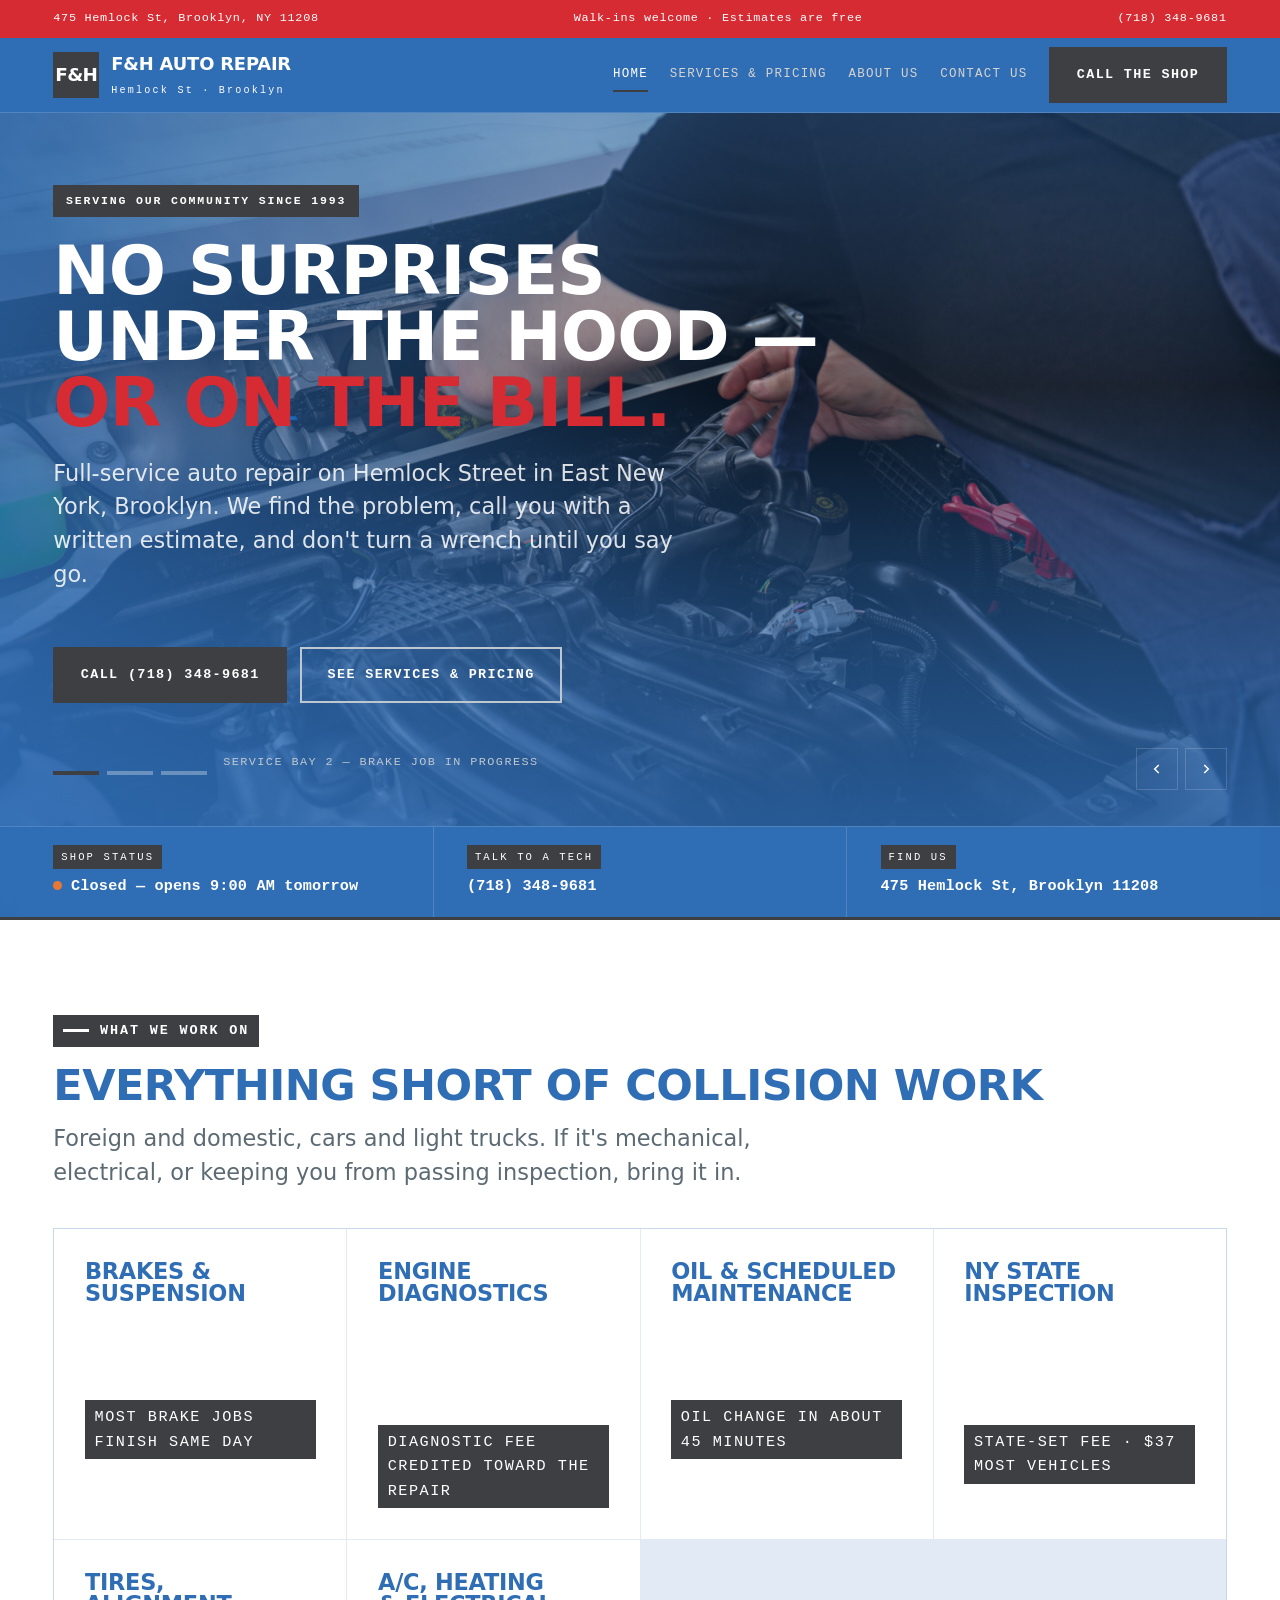
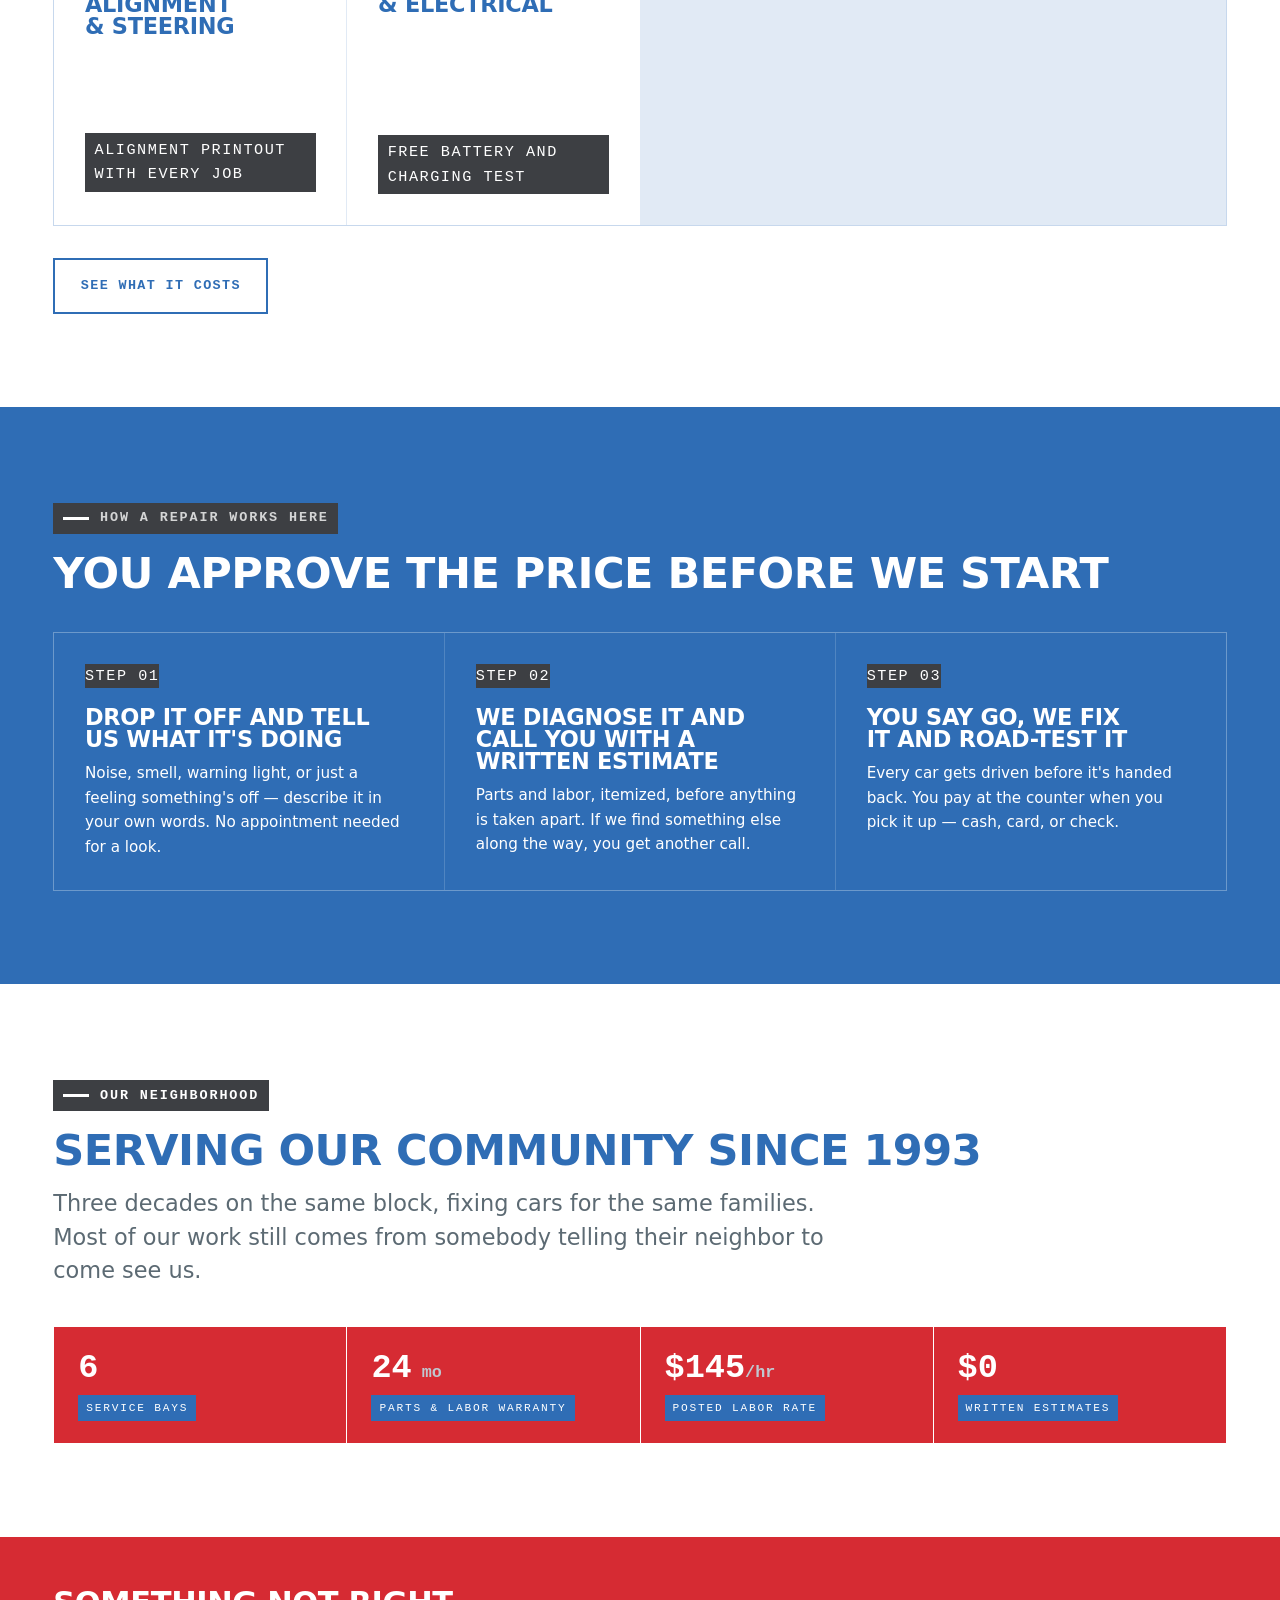
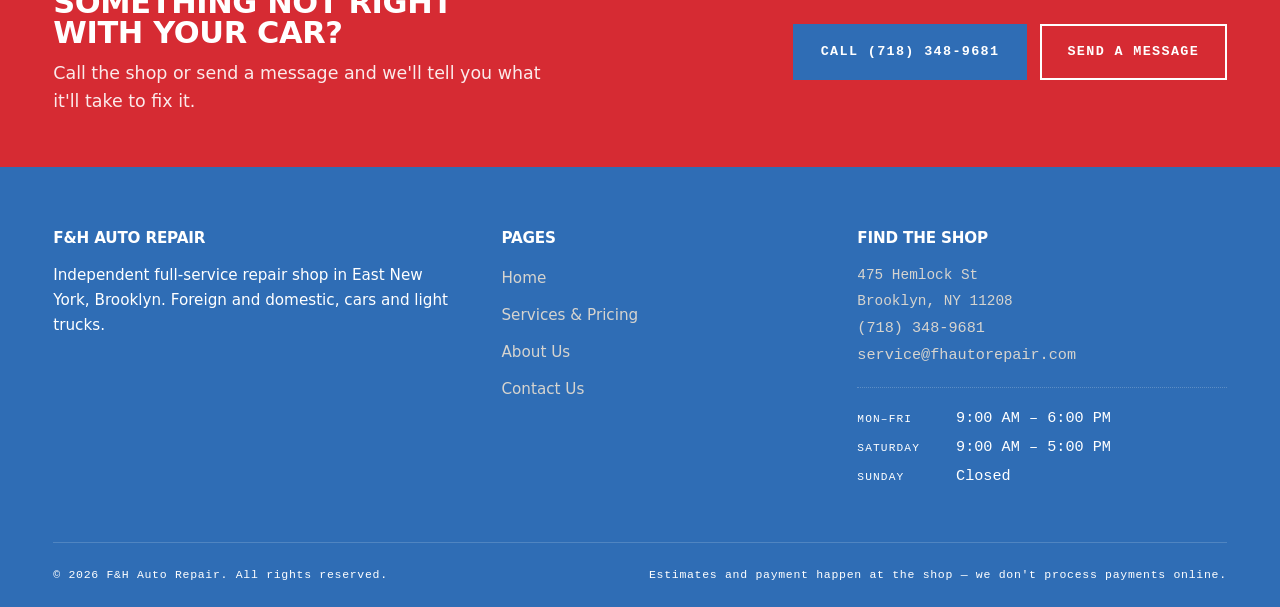
==== commit aa8fd271: "update front end to reflect correct address removed all 'Cypress Hills' and replaced with 'East New " ====
--- a/index.html
+++ b/index.html
@@ -10,7 +10,7 @@
 <head>
 <meta charset="utf-8">
 <meta name="viewport" content="width=device-width, initial-scale=1">
-<title>F&amp;H Auto Repair — Serving Cypress Hills, Brooklyn Since 1993</title>
+<title>F&amp;H Auto Repair — Serving East New York, Brooklyn Since 1993</title>
 <meta name="description" content="Serving our community since 1993. Full-service auto repair on Hemlock Street in Brooklyn. Brakes, engine diagnostics, NY State Inspection, tires and alignment. Written estimates before any work starts.">
 <meta name="theme-color" content="#171717">
 
@@ -80,7 +80,7 @@
       <span class="hero__tag">Serving our community since 1993</span>
       <h1>No surprises under the hood — <em>or on the bill.</em></h1>
       <p class="hero__lede">
-        Full-service auto repair on Hemlock Street in Cypress Hills. We find the problem, call you with a
+        Full-service auto repair on Hemlock Street in East New York, Brooklyn. We find the problem, call you with a
         written estimate, and don't turn a wrench until you say go.
       </p>
 
@@ -268,7 +268,7 @@
     <div class="footer__grid">
       <div>
         <h4>F&amp;H Auto Repair</h4>
-        <p>Independent full-service repair shop in Cypress Hills, Brooklyn. Foreign and domestic, cars and light trucks.</p>
+        <p>Independent full-service repair shop in East New York, Brooklyn. Foreign and domestic, cars and light trucks.</p>
       </div>
 
       <div>
--- a/css/styles.css
+++ b/css/styles.css
@@ -11,9 +11,7 @@
   /* Brand — primary */
   --primary-red: #D62B33;
   --primary-blue: #2F6DB5;
-  --charcoal: #3D3F43;
-  --black: #171717;
-  --off-white: #F4F2EC;
+  --off-white: #FFFFFF;
   --light-gray: #D6D4CF;
 
   /* Brand — secondary */
@@ -26,9 +24,9 @@
 
   /* Derived */
   --red-dark: #B01F27;
-  --ink-soft: rgba(23, 23, 23, .68);
-  --rule: rgba(23, 23, 23, .14);
-  --rule-dark: rgba(244, 242, 236, .16);
+  --ink-soft: rgba(47, 109, 181, .68);
+  --rule: rgba(47, 109, 181, .14);
+  --rule-dark: rgba(255, 255, 255, .16);
 
   /* Type */
   --display: 'Archivo', 'Arial Narrow', system-ui, sans-serif;
@@ -59,7 +57,7 @@
 body {
   margin: 0;
   background: var(--off-white);
-  color: var(--black);
+  color: var(--primary-blue);
   font-family: var(--body);
   font-size: var(--step-0);
   line-height: 1.62;
@@ -69,7 +67,7 @@
 img { max-width: 100%; display: block; }
 
 a { color: var(--primary-blue); text-underline-offset: .18em; }
-a:hover { color: var(--primary-red); }
+a:hover { color: var(--off-white); }
 
 h1, h2, h3, h4 {
   font-family: var(--display);
@@ -98,7 +96,7 @@
 
 .skip {
   position: absolute; left: -9999px; top: 0; z-index: 999;
-  background: var(--safety-orange); color: var(--black);
+  background: var(--safety-orange); color: var(--primary-blue);
   padding: .7rem 1.1rem; font-family: var(--mono); font-weight: 600;
 }
 .skip:focus { left: .5rem; top: .5rem; }
@@ -119,19 +117,19 @@
 .band--tight { padding-block: calc(var(--band) * .62); }
 
 .band--dark {
-  background: var(--black);
-  color: var(--off-white);
-}
-.band--charcoal {
-  background: var(--charcoal);
-  color: var(--off-white);
-}
-.band--dark p, .band--charcoal p { color: rgba(244, 242, 236, .78); }
-.band--dark a:not(.btn), .band--charcoal a:not(.btn) { color: var(--steel-blue); }
-
-/* Section eyebrow: mono label with a red tick. Used sitewide. */
+  background: var(--primary-blue);
+  color: var(--off-white);
+}
+.band--primary-red {
+  background: var(--primary-red);
+  color: var(--off-white);
+}
+.band--dark p, .band--primary-red p { color: rgba(255, 255, 255, .78); }
+.band--dark a:not(.btn), .band--primary-red a:not(.btn) { color: var(--steel-blue); }
+
+/* Section eyebrow: mono label. Updated for action/label styling */
 .eyebrow {
-  display: flex;
+  display: inline-flex;
   align-items: center;
   gap: .7rem;
   font-family: var(--mono);
@@ -139,16 +137,17 @@
   font-weight: 600;
   letter-spacing: .14em;
   text-transform: uppercase;
-  color: var(--primary-blue);
+  background: #3D3F43;
+  color: #FFFFFF;
+  padding: 0.3rem 0.6rem;
   margin: 0 0 1.1rem;
 }
 .eyebrow::before {
   content: '';
   width: 26px; height: 3px;
-  background: var(--primary-red);
+  background: #FFFFFF;
   flex: none;
 }
-.band--dark .eyebrow, .band--charcoal .eyebrow { color: var(--steel-blue); }
 
 .section-head { margin-bottom: clamp(1.8rem, 3vw, 3rem); }
 .section-head h2 { font-size: var(--step-3); }
@@ -159,10 +158,10 @@
   color: var(--slate);
   max-width: 56ch;
 }
-.band--dark .section-head .lede, .band--charcoal .section-head .lede { color: var(--metal-silver); }
-
-/* --------------------------------------------------------------------------
-   4. BUTTONS
+.band--dark .section-head .lede, .band--primary-red .section-head .lede { color: var(--metal-silver); }
+
+/* --------------------------------------------------------------------------
+   4. BUTTONS (Action Elements)
    -------------------------------------------------------------------------- */
 .btn {
   display: inline-flex;
@@ -182,26 +181,27 @@
 }
 .btn:active { transform: translateY(1px); }
 
+/* Primary buttons utilize #3D3F43 bg & high-visibility text */
 .btn--primary {
-  background: var(--primary-red);
-  border-color: var(--primary-red);
-  color: #fff;
-}
-.btn--primary:hover { background: var(--red-dark); border-color: var(--red-dark); color: #fff; }
+  background: #3D3F43;
+  border-color: #3D3F43;
+  color: #FFFFFF;
+}
+.btn--primary:hover { background: #2b2c2f; border-color: #2b2c2f; color: #FFFFFF; }
 
 .btn--ghost {
   background: transparent;
   border-color: var(--metal-silver);
   color: var(--off-white);
 }
-.btn--ghost:hover { border-color: var(--off-white); background: rgba(244, 242, 236, .1); color: var(--off-white); }
+.btn--ghost:hover { border-color: var(--off-white); background: rgba(255, 255, 255, .1); color: var(--off-white); }
 
 .btn--outline {
   background: transparent;
-  border-color: var(--black);
-  color: var(--black);
-}
-.btn--outline:hover { background: var(--black); color: var(--off-white); }
+  border-color: var(--primary-blue);
+  color: var(--primary-blue);
+}
+.btn--outline:hover { background: var(--primary-blue); color: var(--off-white); }
 
 .btn-row { display: flex; flex-wrap: wrap; gap: .8rem; }
 
@@ -209,8 +209,8 @@
    5. HEADER + NAV
    -------------------------------------------------------------------------- */
 .utility {
-  background: var(--charcoal);
-  color: var(--metal-silver);
+  background: var(--primary-red);
+  color: var(--off-white);
   font-family: var(--mono);
   font-size: .74rem;
   letter-spacing: .06em;
@@ -223,15 +223,15 @@
   min-height: 38px;
   flex-wrap: wrap;
 }
-.utility a { color: var(--metal-silver); text-decoration: none; }
+.utility a { color: var(--off-white); text-decoration: none; }
 .utility a:hover { color: #fff; }
-.utility__note { color: var(--safety-orange); }
+.utility__note { color: var(--off-white); }
 
 .masthead {
   position: sticky;
   top: 0;
   z-index: 60;
-  background: var(--black);
+  background: var(--primary-blue);
   border-bottom: 1px solid var(--rule-dark);
 }
 .masthead .wrap {
@@ -249,12 +249,13 @@
   text-decoration: none;
   color: var(--off-white);
 }
+/* Logo Mark updated to action style */
 .logo__mark {
   display: grid;
   place-items: center;
   width: 46px; height: 46px;
-  background: var(--primary-red);
-  color: #fff;
+  background: #3D3F43;
+  color: #FFFFFF;
   font-family: var(--display);
   font-variation-settings: 'wdth' 100;
   font-weight: 900;
@@ -277,7 +278,7 @@
   font-size: .63rem;
   font-weight: 500;
   letter-spacing: .22em;
-  color: var(--industrial-gray);
+  color: var(--off-white);
   margin-top: .3rem;
 }
 
@@ -302,8 +303,8 @@
   border-bottom: 2px solid transparent;
   display: block;
 }
-.nav__list a:not(.btn):hover { color: #fff; border-bottom-color: var(--primary-red); }
-.nav__list a:not(.btn)[aria-current='page'] { color: #fff; border-bottom-color: var(--primary-red); }
+.nav__list a:not(.btn):hover { color: #fff; border-bottom-color: #3D3F43; }
+.nav__list a:not(.btn)[aria-current='page'] { color: #fff; border-bottom-color: #3D3F43; }
 
 .nav__cta { display: inline-flex; }
 
@@ -329,7 +330,7 @@
    -------------------------------------------------------------------------- */
 .hero {
   position: relative;
-  background: var(--black);
+  background: var(--primary-blue);
   color: var(--off-white);
   isolation: isolate;
   overflow: hidden;
@@ -354,16 +355,14 @@
   transform: scale(1.04);
 }
 
-/* Scrim: dark from the bottom-left so the headline always holds contrast,
-   whatever photo is dropped in. */
 .hero::after {
   content: '';
   position: absolute;
   inset: 0;
   z-index: -1;
   background:
-    linear-gradient(to top, rgba(23, 23, 23, .92) 0%, rgba(23, 23, 23, .62) 32%, rgba(23, 23, 23, .12) 66%, rgba(23, 23, 23, .38) 100%),
-    linear-gradient(to right, rgba(23, 23, 23, .72) 0%, rgba(23, 23, 23, .04) 58%);
+    linear-gradient(to top, rgba(47, 109, 181, .92) 0%, rgba(47, 109, 181, .62) 32%, rgba(47, 109, 181, .12) 66%, rgba(47, 109, 181, .38) 100%),
+    linear-gradient(to right, rgba(47, 109, 181, .72) 0%, rgba(47, 109, 181, .04) 58%);
 }
 
 .hero__inner {
@@ -375,13 +374,14 @@
   padding-block: clamp(3.5rem, 8vh, 6rem) clamp(2rem, 4vh, 3rem);
 }
 
+/* Action tag styling */
 .hero__tag {
   display: inline-flex;
   align-items: center;
   gap: .6rem;
   align-self: flex-start;
-  background: var(--primary-red);
-  color: #fff;
+  background: #3D3F43;
+  color: #FFFFFF;
   font-family: var(--mono);
   font-size: .72rem;
   font-weight: 600;
@@ -406,12 +406,11 @@
   margin-top: 1.3rem;
   font-size: var(--step-1);
   line-height: 1.5;
-  color: rgba(244, 242, 236, .85);
+  color: rgba(255, 255, 255, .85);
   max-width: 46ch;
 }
 .hero .btn-row { margin-top: 2rem; }
 
-/* Slide caption + controls */
 .hero__controls {
   display: flex;
   align-items: center;
@@ -422,14 +421,14 @@
 .dots { display: flex; gap: .5rem; list-style: none; margin: 0; padding: 0; }
 .dots button {
   width: 46px; height: 4px;
-  background: rgba(244, 242, 236, .3);
+  background: rgba(255, 255, 255, .3);
   border: 0;
   padding: 0;
   cursor: pointer;
   transition: background .2s ease;
 }
-.dots button:hover { background: rgba(244, 242, 236, .6); }
-.dots button[aria-current='true'] { background: var(--primary-red); }
+.dots button:hover { background: rgba(255, 255, 255, .6); }
+.dots button[aria-current='true'] { background: #3D3F43; }
 
 .slide-caption {
   font-family: var(--mono);
@@ -449,15 +448,14 @@
   cursor: pointer;
   transition: background .16s ease, border-color .16s ease;
 }
-.arrows button:hover { background: rgba(244, 242, 236, .12); border-color: var(--metal-silver); }
-
-/* Status readout — the signature element */
+.arrows button:hover { background: rgba(255, 255, 255, .12); border-color: var(--metal-silver); }
+
 .readout {
   position: relative;
   z-index: 2;
-  background: rgba(23, 23, 23, .92);
+  background: rgba(47, 109, 181, .92);
   border-top: 1px solid var(--rule-dark);
-  border-bottom: 3px solid var(--primary-red);
+  border-bottom: 3px solid #3D3F43;
   backdrop-filter: blur(6px);
 }
 .readout .wrap {
@@ -468,20 +466,24 @@
   background: var(--rule-dark);
 }
 .readout__cell {
-  background: var(--black);
+  background: var(--primary-blue);
   padding: 1.15rem var(--gutter);
   display: flex;
   flex-direction: column;
   gap: .3rem;
   min-width: 0;
 }
+/* Informational Label styling */
 .readout__label {
   font-family: var(--mono);
   font-size: .66rem;
   font-weight: 500;
   letter-spacing: .2em;
   text-transform: uppercase;
-  color: var(--industrial-gray);
+  background: #3D3F43;
+  color: #FFFFFF;
+  padding: 0.2rem 0.5rem;
+  align-self: flex-start;
 }
 .readout__value {
   font-family: var(--mono);
@@ -522,7 +524,7 @@
   border: 1px solid var(--rule);
   grid-template-columns: repeat(auto-fit, minmax(260px, 1fr));
 }
-.band--dark .grid, .band--charcoal .grid { background: var(--rule-dark); border-color: var(--rule-dark); }
+.band--dark .grid, .band--primary-red .grid { background: var(--rule-dark); border-color: var(--rule-dark); }
 
 .card {
   background: var(--off-white);
@@ -538,34 +540,37 @@
   position: absolute;
   top: 0; left: 0; right: 0;
   height: 3px;
-  background: var(--primary-red);
+  background: #3D3F43;
   transform: scaleX(0);
   transform-origin: left;
   transition: transform .24s ease;
 }
 .card:hover::before { transform: scaleX(1); }
-.band--dark .card, .band--charcoal .card { background: var(--black); }
+.band--dark .card, .band--primary-red .card { background: var(--primary-blue); }
 
 .card h3 {
   font-size: var(--step-1);
   font-variation-settings: 'wdth' 108;
 }
-.card p { font-size: .95rem; color: var(--slate); margin: 0; }
-.band--dark .card p, .band--charcoal .card p { color: var(--metal-silver); }
-
+.card p { font-size: .95rem; color: var(--off-white); margin: 0; }
+.band--dark .card p, .band--primary-red .card p { color: var(--off-white); }
+
+/* Informational Label styling */
 .card__meta {
   margin-top: auto;
-  padding-top: 1rem;
   font-family: var(--mono);
   font-size: .72rem;
   letter-spacing: .1em;
   text-transform: uppercase;
-  color: var(--primary-blue);
-  border-top: 1px dotted var(--light-gray);
-}
-.band--dark .card__meta, .band--charcoal .card__meta {
-  color: var(--steel-blue);
-  border-top-color: rgba(244, 242, 236, .22);
+  background: #3D3F43;
+  color: #FFFFFF;
+  padding: 0.3rem 0.6rem;
+  align-self: flex-start;
+  border-top: none;
+}
+.band--dark .card__meta, .band--primary-red .card__meta {
+  background: #3D3F43;
+  color: #FFFFFF;
 }
 
 /* --------------------------------------------------------------------------
@@ -574,7 +579,7 @@
 .ticket {
   background: #fff;
   border: 1px solid var(--light-gray);
-  border-top: 4px solid var(--charcoal);
+  border-top: 4px solid var(--primary-red);
   margin-bottom: clamp(1.6rem, 3vw, 2.4rem);
 }
 
@@ -589,13 +594,17 @@
   background: var(--off-white);
 }
 .ticket__head h3 { font-size: var(--step-2); }
+
+/* Informational Label styling */
 .ticket__code {
   font-family: var(--mono);
   font-size: .72rem;
   font-weight: 600;
   letter-spacing: .16em;
   text-transform: uppercase;
-  color: var(--industrial-gray);
+  background: #3D3F43;
+  color: #FFFFFF;
+  padding: 0.25rem 0.5rem;
 }
 
 .ticket__rows { list-style: none; margin: 0; padding: .5rem clamp(1.1rem, 2.2vw, 1.9rem) 1.3rem; }
@@ -605,7 +614,7 @@
   align-items: baseline;
   gap: .8rem;
   padding: .78rem 0;
-  border-bottom: 1px solid rgba(23, 23, 23, .07);
+  border-bottom: 1px solid rgba(47, 109, 181, .07);
 }
 .row:last-child { border-bottom: 0; }
 
@@ -632,7 +641,7 @@
   font-weight: 600;
   font-size: .98rem;
   white-space: nowrap;
-  color: var(--black);
+  color: var(--primary-blue);
   flex: none;
 }
 .row__price span {
@@ -653,7 +662,6 @@
   color: var(--slate);
 }
 
-/* Estimate disclaimer panel */
 .notice {
   border-left: 4px solid var(--safety-orange);
   background: rgba(232, 120, 52, .09);
@@ -669,12 +677,11 @@
   color: var(--brick-brown);
   margin-bottom: .4rem;
 }
-.band--dark .notice, .band--charcoal .notice {
+.band--dark .notice, .band--primary-red .notice {
   background: rgba(232, 120, 52, .14);
 }
-.band--dark .notice strong, .band--charcoal .notice strong { color: var(--safety-orange); }
-
-/* Labor-rate strip */
+.band--dark .notice strong, .band--primary-red .notice strong { color: var(--safety-orange); }
+
 .rate-strip {
   display: grid;
   grid-template-columns: repeat(auto-fit, minmax(190px, 1fr));
@@ -683,8 +690,10 @@
   border: 1px solid var(--rule-dark);
 }
 .rate-strip__cell {
-  background: var(--charcoal);
+  background: var(--primary-red);
   padding: 1.4rem 1.5rem;
+  display: flex;
+  flex-direction: column;
 }
 .rate-strip__figure {
   font-family: var(--mono);
@@ -695,14 +704,17 @@
   display: block;
 }
 .rate-strip__figure small { font-size: .5em; color: var(--metal-silver); }
+/* Informational Label styling */
 .rate-strip__label {
   font-family: var(--mono);
   font-size: .7rem;
   letter-spacing: .16em;
   text-transform: uppercase;
-  color: var(--steel-blue);
+  background: #2F6DB5;
+  color: #FFFFFF;
+  padding: 0.25rem 0.5rem;
   margin-top: .5rem;
-  display: block;
+  align-self: flex-start;
 }
 
 /* --------------------------------------------------------------------------
@@ -734,7 +746,6 @@
   padding: .8rem .2rem .2rem;
 }
 
-/* Spec list — used on About for shop facts */
 .specs { list-style: none; margin: 0; padding: 0; border-top: 1px solid var(--rule); }
 .specs li {
   display: flex;
@@ -749,14 +760,13 @@
   font-size: .74rem;
   letter-spacing: .14em;
   text-transform: uppercase;
-  color: var(--industrial-gray);
+  color: var(--primary-red);
   flex: none;
 }
 .specs__val { font-weight: 500; text-align: right; }
-.band--dark .specs, .band--charcoal .specs { border-top-color: var(--rule-dark); }
-.band--dark .specs li, .band--charcoal .specs li { border-bottom-color: var(--rule-dark); }
-
-/* Pull statement */
+.band--dark .specs, .band--primary-red .specs { border-top-color: var(--rule-dark); }
+.band--dark .specs li, .band--primary-red .specs li { border-bottom-color: var(--rule-dark); }
+
 .statement {
   font-family: var(--display);
   font-variation-settings: 'wdth' 108;
@@ -786,20 +796,20 @@
 }
 .hours li:last-child { border-bottom: 0; }
 .hours__day { flex: none; width: 5.5rem; color: var(--metal-silver); letter-spacing: .08em; text-transform: uppercase; font-size: .8rem; }
-.hours__lead { flex: 1 1 auto; border-bottom: 1px dotted rgba(244, 242, 236, .28); transform: translateY(-.3em); }
+.hours__lead { flex: 1 1 auto; border-bottom: 1px dotted rgba(255, 255, 255, .28); transform: translateY(-.3em); }
 .hours__time { flex: none; font-weight: 600; }
 .hours li.is-today .hours__time { color: var(--safety-orange); }
 .hours li.is-today .hours__day { color: var(--off-white); }
 
 .panel {
-  background: var(--charcoal);
+  background: var(--primary-red);
   color: var(--off-white);
   padding: clamp(1.5rem, 3vw, 2.2rem);
-  border-top: 4px solid var(--primary-red);
+  border-top: 4px solid var(--primary-blue);
 }
 .panel h2, .panel h3 { font-size: var(--step-1); margin-bottom: 1rem; }
 .panel + .panel { margin-top: 1.5rem; }
-.panel p { color: var(--metal-silver); font-size: .95rem; }
+.panel p { color: var(--off-white); font-size: .95rem; }
 .panel address {
   font-style: normal;
   font-family: var(--mono);
@@ -809,7 +819,6 @@
 }
 .panel address a { color: var(--off-white); text-decoration: none; }
 .panel address a:hover { color: var(--safety-orange); }
-.panel .eyebrow { color: var(--steel-blue); }
 
 .map-frame {
   border: 1px solid var(--rule);
@@ -818,7 +827,6 @@
 }
 .map-frame iframe { width: 100%; height: clamp(300px, 46vh, 460px); border: 0; display: block; }
 
-/* Form */
 .form { display: grid; gap: 1.1rem; }
 .field { display: grid; gap: .45rem; }
 .field label {
@@ -838,7 +846,7 @@
   padding: .82rem .9rem;
   border: 1px solid var(--metal-silver);
   background: #fff;
-  color: var(--black);
+  color: var(--primary-blue);
   width: 100%;
   border-radius: 0;
   transition: border-color .16s ease, box-shadow .16s ease;
@@ -879,30 +887,30 @@
 }
 .cta-strip .btn--outline:hover { background: #fff; color: var(--primary-red); }
 .cta-strip .btn--solid-dark {
-  background: var(--black);
-  border-color: var(--black);
+  background: var(--primary-blue);
+  border-color: var(--primary-blue);
   color: #fff;
 }
-.cta-strip .btn--solid-dark:hover { background: var(--off-white); border-color: var(--off-white); color: var(--black); }
+.cta-strip .btn--solid-dark:hover { background: var(--off-white); border-color: var(--off-white); color: var(--primary-blue); }
 
 /* --------------------------------------------------------------------------
    12. PAGE HEADER (interior pages)
    -------------------------------------------------------------------------- */
 .page-head {
-  background: var(--charcoal);
-  color: var(--off-white);
-  border-bottom: 3px solid var(--primary-red);
+  background: var(--primary-blue);
+  color: var(--off-white);
+  border-bottom: 3px solid #3D3F43;
   padding-block: clamp(2.6rem, 5vw, 4.4rem);
   background-image:
     repeating-linear-gradient(135deg,
-      rgba(23, 23, 23, .22) 0 14px,
+      rgba(47, 109, 181, .22) 0 14px,
       transparent 14px 40px);
 }
 .page-head h1 { font-size: var(--step-3); }
 .page-head .lede {
   margin-top: 1.1rem;
   font-size: var(--step-1);
-  color: var(--metal-silver);
+  color: var(--off-white);
   max-width: 54ch;
 }
 .crumb {
@@ -920,7 +928,7 @@
    13. FOOTER
    -------------------------------------------------------------------------- */
 .footer {
-  background: var(--black);
+  background: var(--primary-blue);
   color: var(--light-gray);
   padding-block: clamp(3rem, 5vw, 4.5rem) 0;
 }
@@ -938,7 +946,7 @@
   margin-bottom: 1.1rem;
   font-variation-settings: 'wdth' 105;
 }
-.footer p { color: var(--industrial-gray); font-size: .95rem; }
+.footer p { color: var(--off-white); font-size: .95rem; }
 .footer ul { list-style: none; margin: 0; padding: 0; }
 .footer li { margin-bottom: .55rem; }
 .footer a { color: var(--light-gray); text-decoration: none; font-size: .95rem; }
@@ -948,7 +956,7 @@
 .footer__hours {
   margin-top: 1.1rem;
   padding-top: 1rem;
-  border-top: 1px dotted rgba(244, 242, 236, .22);
+  border-top: 1px dotted rgba(255, 255, 255, .22);
   font-family: var(--mono);
   font-size: .82rem;
   line-height: 1.9;
@@ -957,7 +965,7 @@
 .footer__hours span {
   display: inline-block;
   min-width: 5.6rem;
-  color: var(--industrial-gray);
+  color: var(--off-white);
   letter-spacing: .1em;
   text-transform: uppercase;
   font-size: .7rem;
@@ -974,7 +982,7 @@
   font-family: var(--mono);
   font-size: .72rem;
   letter-spacing: .06em;
-  color: var(--industrial-gray);
+  color: var(--off-white);
 }
 
 /* --------------------------------------------------------------------------
@@ -988,8 +996,8 @@
     top: 100%;
     left: 0;
     right: 0;
-    background: var(--black);
-    border-bottom: 3px solid var(--primary-red);
+    background: var(--primary-blue);
+    border-bottom: 3px solid #3D3F43;
     display: none;
   }
   .nav.is-open { display: block; }
@@ -1007,7 +1015,7 @@
     border-left: 3px solid transparent;
     padding-left: 0;
   }
-  .nav__list a:not(.btn)[aria-current='page'] { color: var(--primary-red); }
+  .nav__list a:not(.btn)[aria-current='page'] { color: #3D3F43; }
   .nav__list .nav__cta { border-bottom: 0; display: block; }
   .nav__list .btn {
     margin-top: 1.1rem;
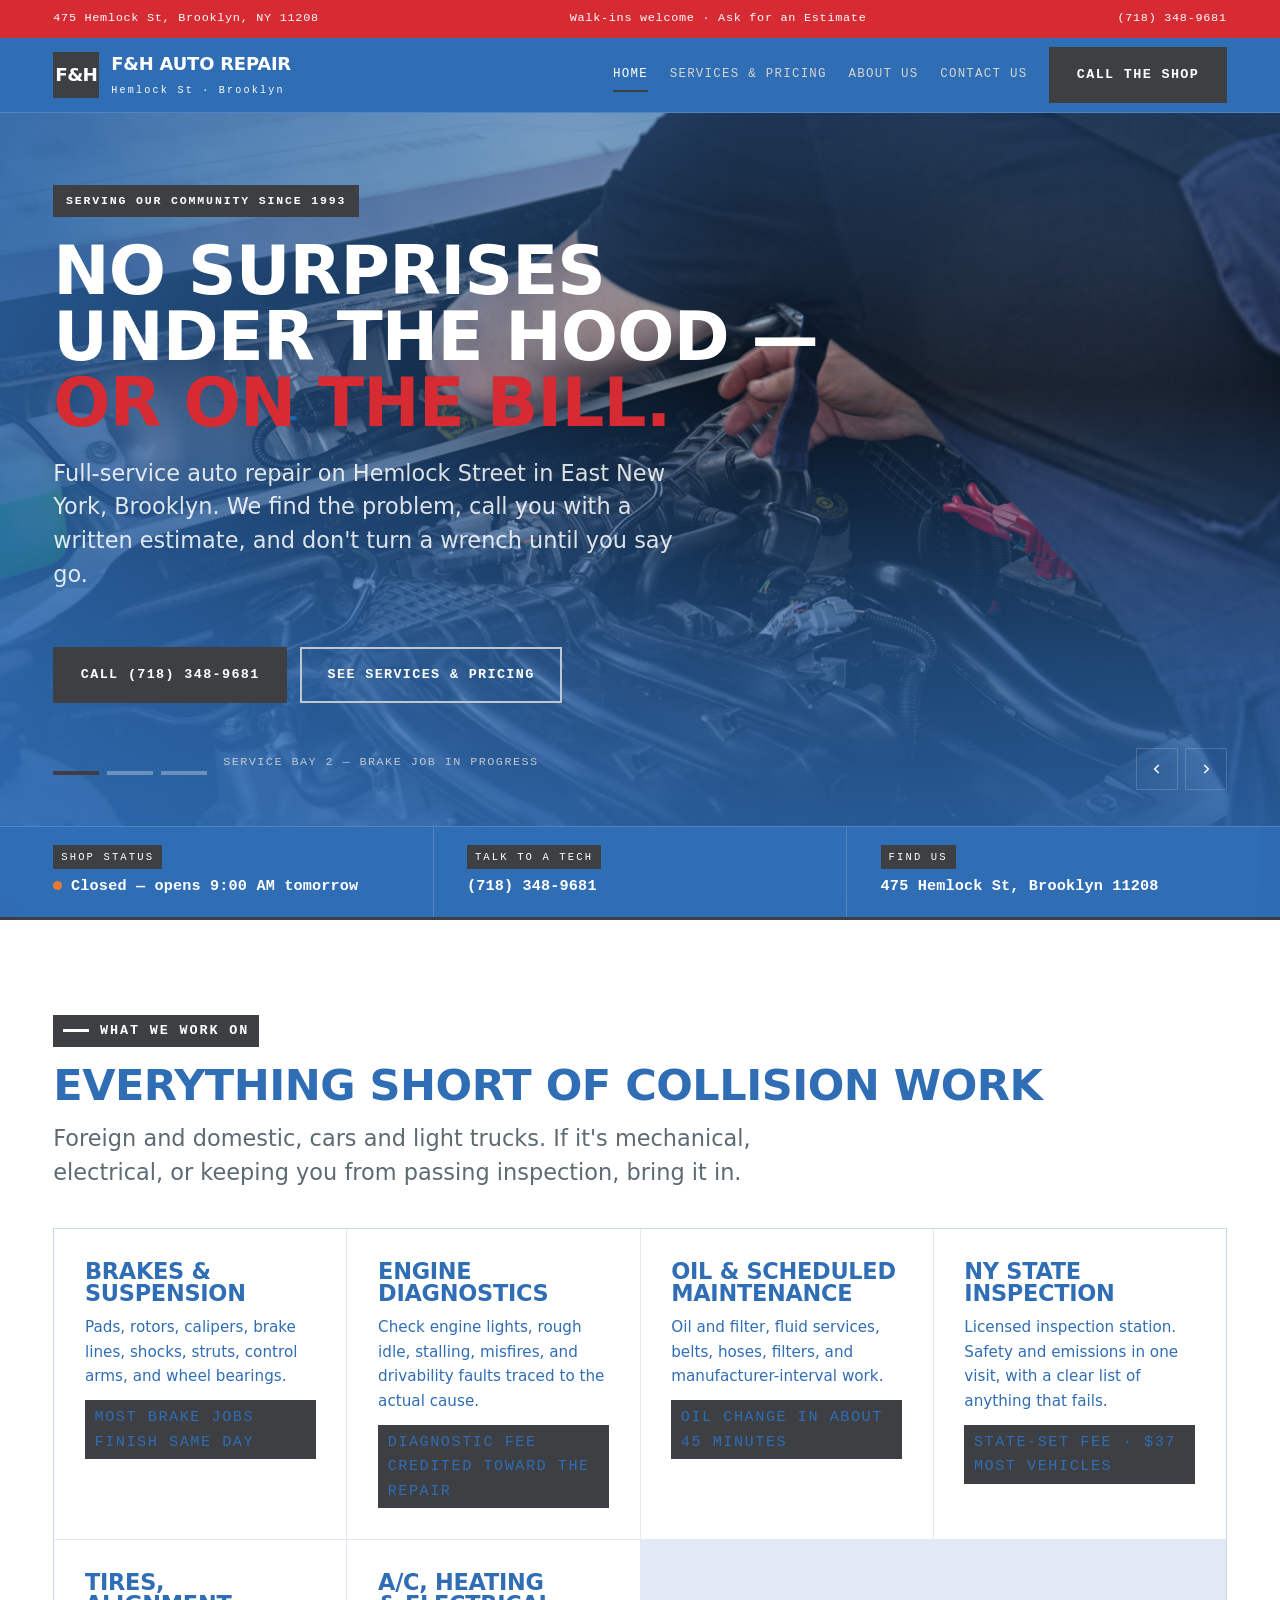
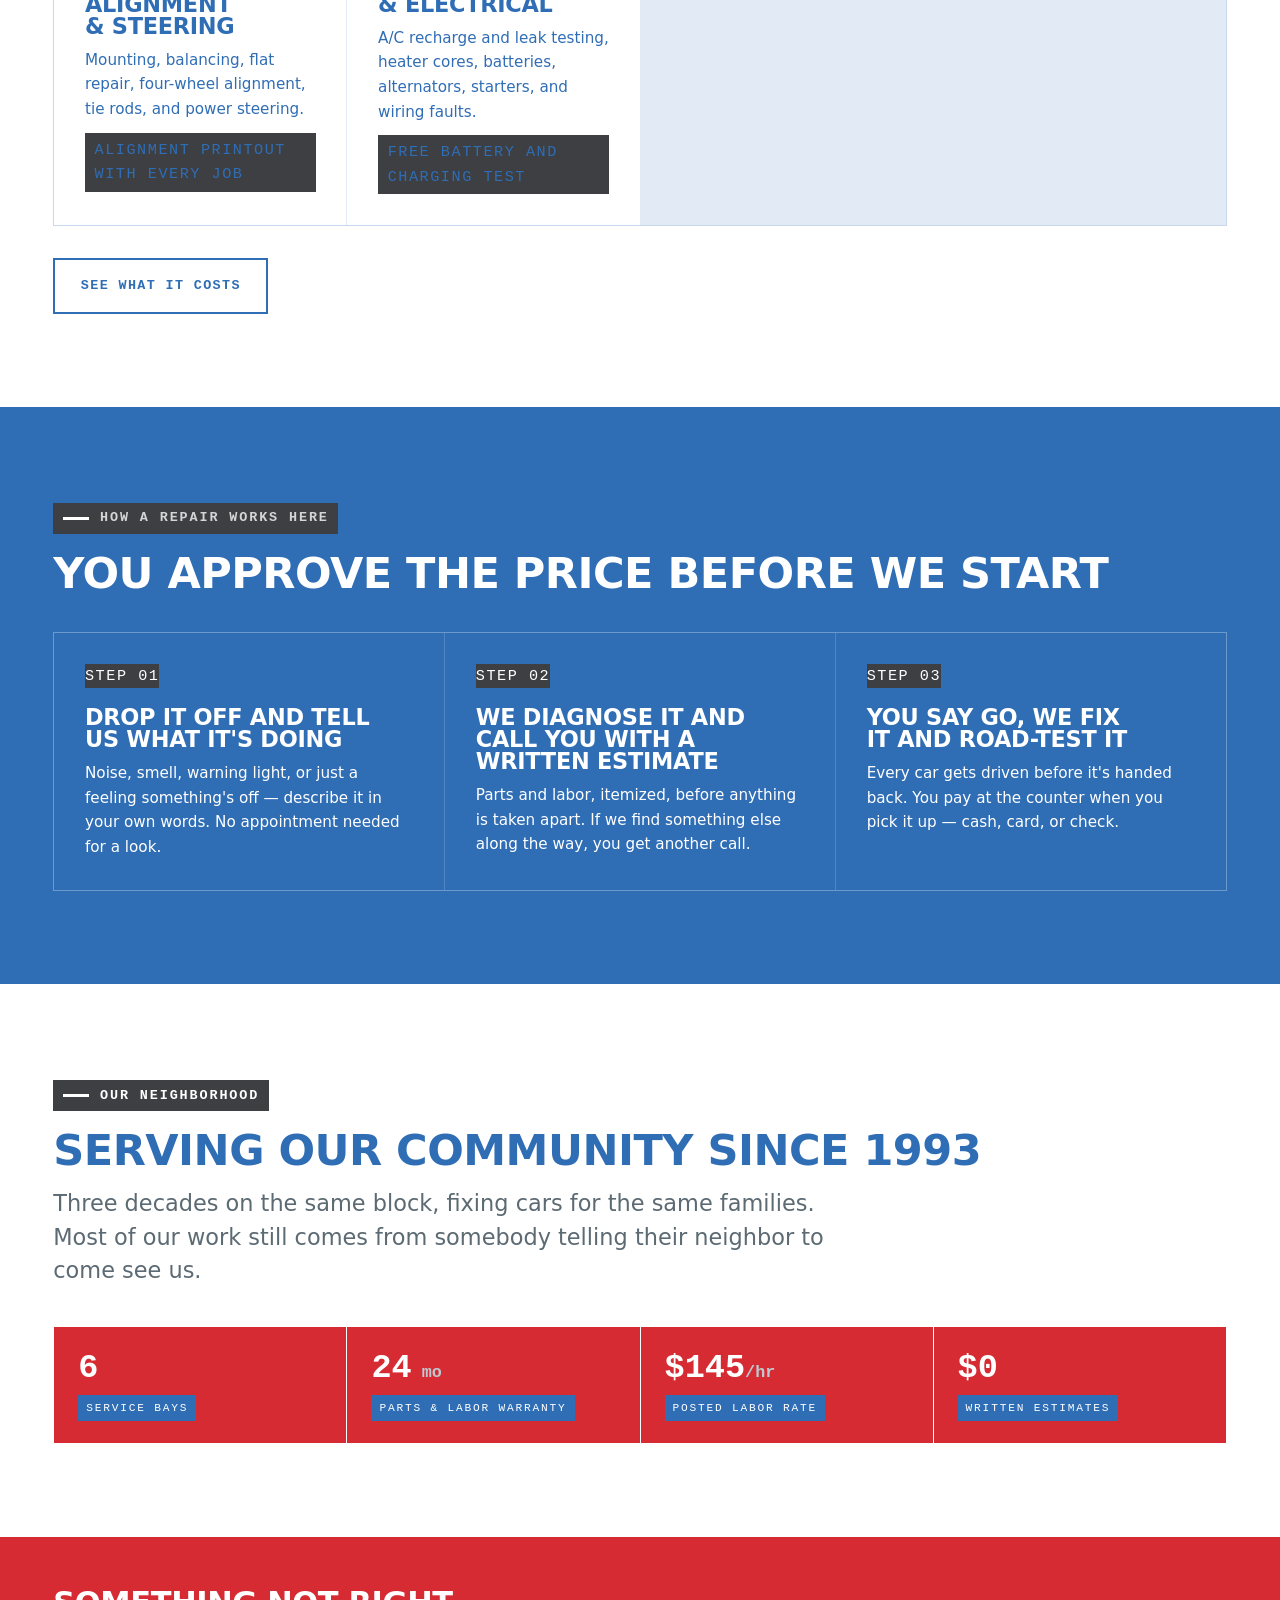
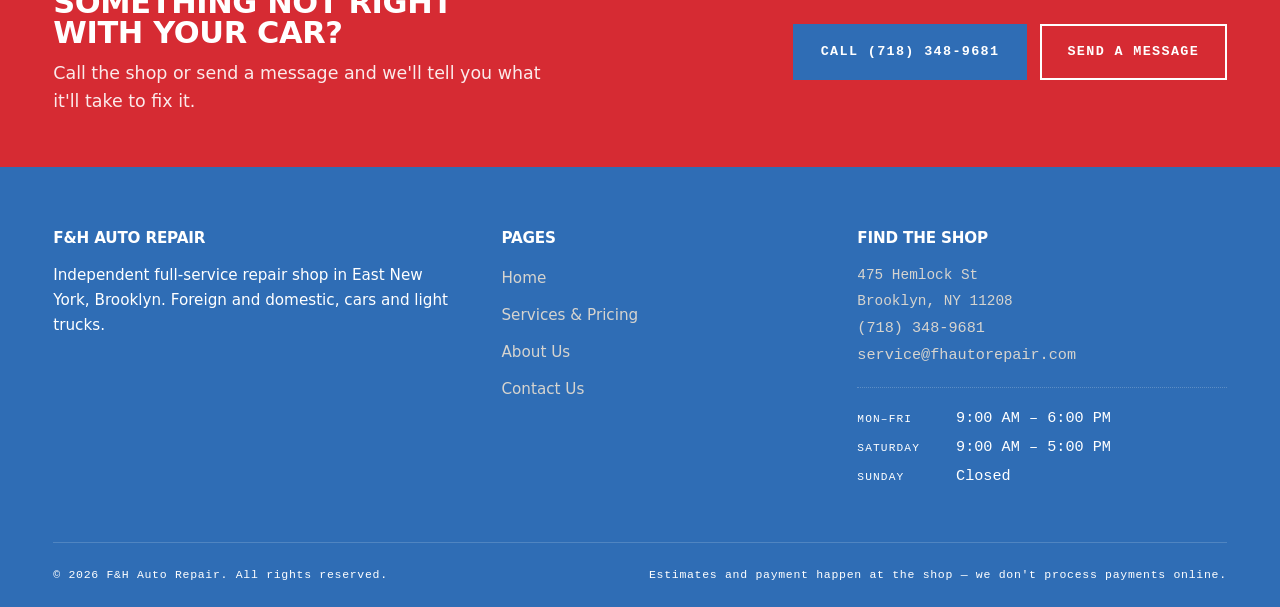
==== commit 3a4a5ef5: "updated estimates info, no free estimates." ====
--- a/index.html
+++ b/index.html
@@ -27,7 +27,7 @@
 <div class="utility">
   <div class="wrap">
     <span>475 Hemlock St, Brooklyn, NY 11208</span>
-    <span class="utility__note">Walk-ins welcome · Estimates are free</span>
+    <span class="utility__note">Walk-ins welcome · Ask for an Estimate</span>
     <a href="tel:+17183489681">(718) 348-9681</a>
   </div>
 </div>
--- a/css/styles.css
+++ b/css/styles.css
@@ -552,7 +552,7 @@
   font-size: var(--step-1);
   font-variation-settings: 'wdth' 108;
 }
-.card p { font-size: .95rem; color: var(--off-white); margin: 0; }
+.card p { font-size: .95rem; color: var(--primary-blue); margin: 0; }
 .band--dark .card p, .band--primary-red .card p { color: var(--off-white); }
 
 /* Informational Label styling */
@@ -760,7 +760,7 @@
   font-size: .74rem;
   letter-spacing: .14em;
   text-transform: uppercase;
-  color: var(--primary-red);
+  color: var(--off-white);
   flex: none;
 }
 .specs__val { font-weight: 500; text-align: right; }
@@ -918,10 +918,10 @@
   font-size: .72rem;
   letter-spacing: .16em;
   text-transform: uppercase;
-  color: var(--steel-blue);
+  color: var(--off-white);
   margin-bottom: 1rem;
 }
-.crumb a { color: var(--steel-blue); text-decoration: none; }
+.crumb a { color: var(--off-white); text-decoration: none; }
 .crumb a:hover { color: #fff; }
 
 /* --------------------------------------------------------------------------
